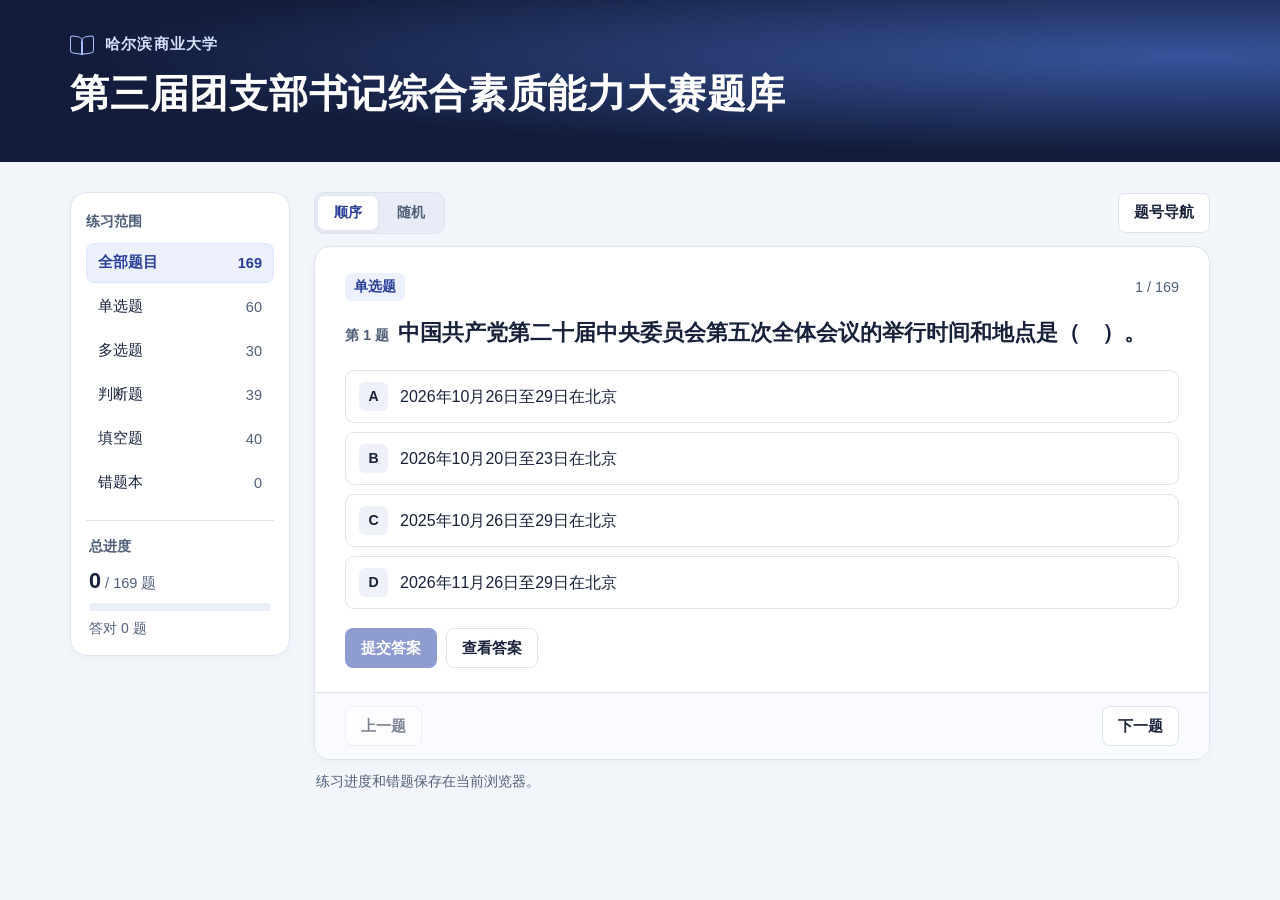
==== hsd-tzbsj-quiz/index.html @ d7fe0340 "Publish HSD Youth League competition practice quiz" ====
<!doctype html>
<html lang="zh-CN">
<head>
  <meta charset="utf-8">
  <meta name="viewport" content="width=device-width, initial-scale=1">
  <meta name="theme-color" content="#131d3b">
  <meta name="description" content="哈尔滨商业大学第三届团支部书记综合素质能力大赛在线练习题库，收录单选、多选、判断、填空共169题。">
  <title>哈商大第三届团支部书记综合素质能力大赛题库</title>
  <style>
:root {
  color-scheme: light;
  font-family: Inter, -apple-system, BlinkMacSystemFont, "PingFang SC", "Microsoft YaHei", "Noto Sans CJK SC", sans-serif;
  color: #17223a;
  background: #f2f5fa;
  --ink: #17223a;
  --muted: #506078;
  --line: #dce3ee;
  --accent: #344dad;
  --accent-pale: #edf1ff;
  --green: #17634c;
  --green-pale: #e8f6ef;
  --red: #9a302e;
  --red-pale: #fff0ef;
}
* { box-sizing: border-box; }
[hidden] { display: none !important; }
body { margin: 0; min-width: 280px; }
button, input { font: inherit; }
button { color: inherit; cursor: pointer; }
button:disabled { cursor: default; opacity: .55; }
button:focus-visible, a:focus-visible, input:focus-visible { outline: 3px solid #7195f4; outline-offset: 3px; }
a { color: var(--accent); text-underline-offset: .2em; }
.frame { width: min(1140px, calc(100% - 64px)); margin-inline: auto; }
.masthead { background: #131d3b; color: white; position: relative; overflow: hidden; }
.masthead::after {
  content: ""; position: absolute; inset: 0; pointer-events: none;
  background: radial-gradient(ellipse at 93% 35%, #37549b 0%, transparent 65%);
}
.masthead-inner { position: relative; z-index: 1; padding-block: 35px 41px; }
.identity { display: flex; align-items: center; gap: 11px; color: #d7e3ff; font-size: .94rem; font-weight: 650; letter-spacing: .08em; }
.book { position: relative; width: 24px; height: 19px; flex: 0 0 24px; }
.book::before, .book::after { content: ""; position: absolute; top: 1px; width: 11px; height: 16px; border: 1.5px solid #a8bfff; }
.book::before { left: 0; border-radius: 3px 5px 0 3px; transform: skewY(8deg); }
.book::after { right: 0; border-radius: 5px 3px 3px 0; transform: skewY(-8deg); }
h1 { margin: 14px 0 0; font-size: clamp(1.55rem, 3.5vw, 2.45rem); letter-spacing: .02em; line-height: 1.34; }
.mobile-break { display: none; }
.workspace { display: grid; grid-template-columns: 220px minmax(0, 1fr); gap: 24px; padding-block: 30px 42px; align-items: start; }
.card { background: #fff; border: 1px solid var(--line); border-radius: 16px; box-shadow: 0 3px 12px #24375608; }
.sidebar { padding: 19px 15px 17px; }
.sidebar h2 { margin: 0 0 12px; font-size: .9rem; color: var(--muted); font-weight: 650; }
.filters { display: grid; gap: 4px; }
.filter { display: flex; justify-content: space-between; align-items: center; gap: 8px; text-align: left; background: transparent; border: 1px solid transparent; border-radius: 8px; padding: 9px 11px; min-height: 40px; font-size: .91rem; }
.filter-count { font-variant-numeric: tabular-nums; color: var(--muted); }
.filter:hover { background: #f3f5fa; }
.filter[aria-pressed="true"] { background: var(--accent-pale); color: #293f99; border-color: #dbe3ff; font-weight: 700; }
.filter[aria-pressed="true"] .filter-count { color: inherit; }
.progress-section { margin-top: 17px; border-top: 1px solid var(--line); padding: 16px 3px 0; }
.progress-numbers { font-size: .91rem; color: var(--muted); font-variant-numeric: tabular-nums; }
.progress-numbers strong { color: var(--ink); font-size: 1.35rem; }
progress { display: block; width: 100%; height: 8px; margin-block: 9px; appearance: none; border: 0; border-radius: 20px; background: #e9edf6; overflow: hidden; }
progress::-webkit-progress-bar { background: #e9edf6; }
progress::-webkit-progress-value { background: #4960c8; }
progress::-moz-progress-bar { background: #4960c8; }
.muted, .footnote { color: var(--muted); font-size: .875rem; }
.toolbar { display: flex; justify-content: space-between; align-items: center; gap: 10px; margin-bottom: 12px; }
.segmented { display: flex; gap: 3px; padding: 3px; border: 1px solid #dce3ee; background: #e7ecf6; border-radius: 10px; }
.segmented button { border: 0; background: transparent; color: var(--muted); font-size: .9rem; font-weight: 650; padding: 7px 16px; border-radius: 7px; min-height: 34px; }
.segmented button[aria-pressed="true"] { background: #fff; color: #293f99; box-shadow: 0 1px 4px #24375614; }
.question-card { overflow: hidden; }
.question-body { padding: 26px 30px 24px; }
.question-meta { display: flex; justify-content: space-between; align-items: center; gap: 10px; margin-bottom: 14px; }
.kind { display: inline-block; background: var(--accent-pale); color: #293f99; border-radius: 6px; padding: 5px 9px; font-size: .875rem; font-weight: 700; }
.position { font-size: .9rem; font-variant-numeric: tabular-nums; color: var(--muted); }
.prompt { margin: 0 0 20px; font-size: clamp(1.1rem, 2.1vw, 1.35rem); line-height: 1.65; overflow-wrap: anywhere; }
.prompt:focus { outline: none; }
.prompt small { font-size: .9rem; color: var(--muted); margin-right: .6em; font-weight: 650; white-space: nowrap; }
.hint { margin: -8px 0 14px; color: var(--muted); font-size: .9rem; }
.option-list { display: grid; gap: 9px; }
.option {
  display: flex; align-items: center; gap: 12px; width: 100%; padding: 10px 13px; min-height: 53px; text-align: left; line-height: 1.5;
  border: 1px solid var(--line); border-radius: 9px; background: #fff;
}
.option:disabled { opacity: 1; }
.option:hover:not(:disabled), .button.outline:hover:not(:disabled) { background: #f3f6ff; border-color: #a9b8e9; }
.option[aria-pressed="true"] { border-color: #6d80d0; background: var(--accent-pale); }
.option-letter { display: grid; place-items: center; flex: 0 0 29px; min-height: 29px; border-radius: 6px; background: #eef1f8; font-size: .88rem; font-weight: 750; }
.option.correct { border-color: #79bca4; background: var(--green-pale); }
.option.wrong { border-color: #d99491; background: var(--red-pale); }
.option.correct .option-letter { color: var(--green); background: #d4efe1; }
.option.wrong .option-letter { color: var(--red); background: #fcdbd9; }
.fill-fields { display: grid; grid-template-columns: repeat(auto-fit, minmax(min(175px, 100%), 1fr)); gap: 12px; }
.fill-fields label { display: grid; gap: 7px; font-size: .9rem; color: var(--muted); }
.fill-fields input { width: 100%; min-height: 46px; padding: 10px 12px; border: 1px solid #bcc8dd; border-radius: 8px; color: var(--ink); background: white; }
.action-row, .navigation { display: flex; align-items: center; gap: 9px; flex-wrap: wrap; }
.action-row { margin-top: 19px; }
.button { min-height: 40px; border-radius: 8px; border: 1px solid transparent; padding: 8px 15px; font-size: .91rem; font-weight: 650; background: #fff; }
.button.outline { border-color: var(--line); }
.button.primary { background: var(--accent); color: #fff; }
.button.primary:hover:not(:disabled) { background: #293e93; }
.feedback { margin-top: 16px; padding: 13px 15px; background: #f3f6ff; border: 1px solid #d8e1f9; border-radius: 9px; font-size: .94rem; line-height: 1.65; overflow-wrap: anywhere; }
.feedback.correct { background: var(--green-pale); border-color: #b7decf; }
.feedback.wrong { background: var(--red-pale); border-color: #f0c5c1; }
.feedback p { margin: 6px 0 0; }
.feedback strong { display: block; }
.navigation { justify-content: space-between; padding: 13px 30px; border-top: 1px solid var(--line); background: #fafbfe; }
.footnote { margin: 11px 2px 0; line-height: 1.55; }
.empty { padding: 32px 30px; }
.empty h2 { margin: 0 0 10px; font-size: 1.18rem; }
.empty p { margin: 0 0 16px; color: var(--muted); }
.map { border-bottom: 1px solid var(--line); padding: 15px 30px 18px; background: #fafbfe; }
.map-key { display: flex; flex-wrap: wrap; gap: 13px; margin-bottom: 9px; color: var(--muted); font-size: .875rem; }
.map-key span::before { display: inline-block; vertical-align: .02em; content: ""; width: 9px; height: 9px; border-radius: 3px; border: 1px solid #b5c1d6; background: #fff; margin-right: 5px; }
.map-key .key-correct::before { background: var(--green-pale); border-color: #79bca4; }
.map-key .key-wrong::before { background: var(--red-pale); border-color: #d99491; }
.map-grid { display: grid; grid-template-columns: repeat(auto-fill, minmax(42px, 1fr)); gap: 5px; max-height: 210px; overflow-y: auto; padding: 3px; }
.map-grid button { border: 1px solid var(--line); border-radius: 5px; padding: 6px 0; min-height: 35px; font-size: .875rem; background: white; font-variant-numeric: tabular-nums; }
.map-grid button.correct { background: var(--green-pale); color: var(--green); border-color: #79bca4; }
.map-grid button.wrong { background: var(--red-pale); color: var(--red); border-color: #d99491; }
.map-grid button[aria-current="true"] { box-shadow: inset 0 0 0 2px var(--accent); font-weight: 750; }
@media (max-width: 760px) {
  .frame { width: calc(100% - 28px); }
  .masthead-inner { padding-block: 23px 24px; }
  .identity { font-size: .88rem; }
  h1 { margin-top: 10px; }
  .mobile-break { display: initial; }
  .workspace { grid-template-columns: minmax(0, 1fr); gap: 14px; padding-top: 15px; }
  .sidebar { padding: 10px; border-radius: 12px; }
  .sidebar h2 { margin-bottom: 5px; }
  .filters { grid-template-columns: repeat(3, minmax(0, 1fr)); }
  .filter { min-height: 36px; padding: 5px 7px; gap: 3px; font-size: .875rem; }
  .progress-section { display: grid; grid-template-columns: auto auto 1fr auto; align-items: center; gap: 8px; margin-top: 7px; padding: 7px 2px 0; }
  .progress-section h2 { margin: 0; }
  .progress-numbers strong { font-size: 1rem; }
  progress { margin: 0; }
  .card { border-radius: 12px; }
  .question-body, .empty { padding: 17px 15px; }
  .navigation, .map { padding-inline: 15px; }
  .question-meta { margin-bottom: 10px; }
}
</style>
  
  
</head>
<body>
  <header class="masthead">
    <div class="frame masthead-inner">
      <div class="identity">
        <span class="book" aria-hidden="true"></span>
        <span>哈尔滨商业大学</span>
      </div>
      <h1>第三届团支部书记<br class="mobile-break">综合素质能力大赛题库</h1>
    </div>
  </header>
  <main class="frame workspace">
    <aside class="card sidebar" aria-label="练习设置和进度">
      <div class="side-section">
        <h2>练习范围</h2>
        <div class="filters" id="filters" aria-label="选择题型"></div>
      </div>
      <div class="side-section progress-section">
        <h2>总进度</h2>
        <div class="progress-numbers"><strong id="answered-total">0</strong><span id="total-label"> / 169 题</span></div>
        <progress id="progress" max="169" value="0" aria-label="全部题目的完成进度"></progress>
        <div id="score" class="muted">答对 0 题</div>
      </div>
    </aside>
    <section class="exercise" aria-label="答题区">
      <div class="toolbar">
        <div class="segmented" id="sequence" aria-label="出题顺序">
          <button type="button" data-order="ordered" aria-pressed="true">顺序</button>
          <button type="button" data-order="random" aria-pressed="false">随机</button>
        </div>
        <button class="button outline" id="toggle-map" type="button" aria-controls="map" aria-expanded="false">题号导航</button>
      </div>
      <div class="card question-card" id="exercise-card">
        <section id="map" class="map" hidden aria-label="题号导航">
          <div class="map-key"><span>未做</span><span class="key-correct">答对</span><span class="key-wrong">错题</span></div>
          <div id="map-grid" class="map-grid"></div>
        </section>
        <div id="question"></div>
      </div>
      <p class="footnote" id="storage-note">练习进度和错题保存在当前浏览器。</p>
    </section>
  </main>
<script>
const questions = [
  {
    "id": 1,
    "type": "single",
    "prompt": "中国共产党第二十届中央委员会第五次全体会议的举行时间和地点是（　）。",
    "options": [
      [
        "A",
        "2026年10月26日至29日在北京"
      ],
      [
        "B",
        "2026年10月20日至23日在北京"
      ],
      [
        "C",
        "2025年10月26日至29日在北京"
      ],
      [
        "D",
        "2026年11月26日至29日在北京"
      ]
    ],
    "answer": "A",
    "basis": "《中国共产党第二十届中央委员会第五次全体会议公报》：全会于2026年10月26日至29日在北京举行。"
  },
  {
    "id": 2,
    "type": "single",
    "prompt": "中国共产党第二十届中央委员会第五次全体会议审议通过了（　）。",
    "options": [
      [
        "A",
        "《中共中央关于制定国民经济和社会发展第十五个五年规划的建议》"
      ],
      [
        "B",
        "《中共中央关于持之以恒推进全面从严治党若干重大问题的决定》"
      ],
      [
        "C",
        "《中共中央关于进一步全面深化改革、推进中国式现代化的决定》"
      ],
      [
        "D",
        "《中共中央关于党的百年奋斗重大成就和历史经验的决议》"
      ]
    ],
    "answer": "B",
    "basis": "《中国共产党第二十届中央委员会第五次全体会议公报》。制定“十五五”规划的建议由二十届四中全会通过。"
  },
  {
    "id": 3,
    "type": "single",
    "prompt": "中国共产党第二十届中央委员会第五次全体会议的聚焦主题是（　）。",
    "options": [
      [
        "A",
        "生态文明建设"
      ],
      [
        "B",
        "推动经济高质量发展"
      ],
      [
        "C",
        "持之以恒推进全面从严治党"
      ],
      [
        "D",
        "全面依法治国"
      ]
    ],
    "answer": "C",
    "basis": "《中国共产党第二十届中央委员会第五次全体会议公报》。全会审议通过的决定以全面从严治党为主题。"
  },
  {
    "id": 4,
    "type": "single",
    "prompt": "中国共产党第二十届中央委员会第五次全体会议指出，新时代管党治党、兴党强党伟大实践中形成的重大理论成果是（　）。",
    "options": [
      [
        "A",
        "习近平经济思想"
      ],
      [
        "B",
        "习近平文化思想"
      ],
      [
        "C",
        "习近平生态文明思想"
      ],
      [
        "D",
        "习近平党建思想"
      ]
    ],
    "answer": "D",
    "basis": "《中国共产党第二十届中央委员会第五次全体会议公报》：“形成习近平党建思想。”"
  },
  {
    "id": 5,
    "type": "single",
    "prompt": "中国共产党第二十届中央委员会第五次全体会议指出，增强党性是全面从严治党的（　）。",
    "options": [
      [
        "A",
        "根本性任务"
      ],
      [
        "B",
        "基本要求"
      ],
      [
        "C",
        "长期目标"
      ],
      [
        "D",
        "重要保障"
      ]
    ],
    "answer": "A",
    "basis": "《中国共产党第二十届中央委员会第五次全体会议公报》：“增强党性是全面从严治党的根本性任务。”"
  },
  {
    "id": 6,
    "type": "single",
    "prompt": "中国共产党第二十届中央委员会第五次全体会议指出，（　）是党的根本组织原则和领导制度。",
    "options": [
      [
        "A",
        "民主生活会制度"
      ],
      [
        "B",
        "民主集中制"
      ],
      [
        "C",
        "集体领导制"
      ],
      [
        "D",
        "请示报告制度"
      ]
    ],
    "answer": "B",
    "basis": "《中国共产党第二十届中央委员会第五次全体会议公报》。"
  },
  {
    "id": 7,
    "type": "single",
    "prompt": "中国共产党第二十届中央委员会第五次全体会议指出，全面从严治党关键在（　）。",
    "options": [
      [
        "A",
        "制度治党"
      ],
      [
        "B",
        "以上率下"
      ],
      [
        "C",
        "从严治吏"
      ],
      [
        "D",
        "正风肃纪"
      ]
    ],
    "answer": "C",
    "basis": "《中国共产党第二十届中央委员会第五次全体会议公报》。"
  },
  {
    "id": 8,
    "type": "single",
    "prompt": "中国共产党第二十届中央委员会第五次全体会议指出，全面从严治党的主体是（　）。",
    "options": [
      [
        "A",
        "领导干部"
      ],
      [
        "B",
        "全体党员"
      ],
      [
        "C",
        "纪检监察机关"
      ],
      [
        "D",
        "党的各级组织"
      ]
    ],
    "answer": "D",
    "basis": "《中国共产党第二十届中央委员会第五次全体会议公报》。"
  },
  {
    "id": 9,
    "type": "single",
    "prompt": "中国共产党第二十届中央委员会第五次全体会议指出，加强党内法规制度建设是全面从严治党的（　）。",
    "options": [
      [
        "A",
        "长远之策、根本之策"
      ],
      [
        "B",
        "基础工程"
      ],
      [
        "C",
        "关键举措"
      ],
      [
        "D",
        "重要保障"
      ]
    ],
    "answer": "A",
    "basis": "《中国共产党第二十届中央委员会第五次全体会议公报》。"
  },
  {
    "id": 10,
    "type": "single",
    "prompt": "中国共产党第二十届中央委员会第五次全体会议指出，一体推进不敢腐、不能腐、不想腐是（　）。",
    "options": [
      [
        "A",
        "全面从严治党的根本任务"
      ],
      [
        "B",
        "全面从严治党的重要方略和反腐败斗争的基本方针"
      ],
      [
        "C",
        "党内监督的基本方式"
      ],
      [
        "D",
        "作风建设的核心要求"
      ]
    ],
    "answer": "B",
    "basis": "《中国共产党第二十届中央委员会第五次全体会议公报》。"
  },
  {
    "id": 11,
    "type": "single",
    "prompt": "中国共产党第二十届中央委员会第五次全体会议决定，中国共产党第二十一次全国代表大会于（　）召开。",
    "options": [
      [
        "A",
        "2027年下半年在上海"
      ],
      [
        "B",
        "2027年上半年在北京"
      ],
      [
        "C",
        "2027年下半年在北京"
      ],
      [
        "D",
        "2028年上半年在北京"
      ]
    ],
    "answer": "C",
    "basis": "《中国共产党第二十届中央委员会第五次全体会议公报》。"
  },
  {
    "id": 12,
    "type": "single",
    "prompt": "中国共产党第二十届中央委员会第五次全体会议对当前发展形势的判断是（　）。",
    "options": [
      [
        "A",
        "“十三五”圆满收官，“十四五”开局良好"
      ],
      [
        "B",
        "“十四五”开局良好，“十五五”刚刚启动"
      ],
      [
        "C",
        "“十五五”圆满收官，“十六五”开局良好"
      ],
      [
        "D",
        "“十四五”圆满收官，“十五五”开局良好"
      ]
    ],
    "answer": "D",
    "basis": "《中国共产党第二十届中央委员会第五次全体会议公报》。"
  },
  {
    "id": 13,
    "type": "single",
    "prompt": "中国共产党第二十届中央委员会第五次全体会议指出，正风肃纪是全面从严治党的（　）。",
    "options": [
      [
        "A",
        "有力举措"
      ],
      [
        "B",
        "基础工程"
      ],
      [
        "C",
        "首要任务"
      ],
      [
        "D",
        "根本保证"
      ]
    ],
    "answer": "A",
    "basis": "《中国共产党第二十届中央委员会第五次全体会议公报》。"
  },
  {
    "id": 14,
    "type": "single",
    "prompt": "中国共产党第二十届中央委员会第五次全体会议听取和讨论了（　）。",
    "options": [
      [
        "A",
        "全国人大常委会工作报告"
      ],
      [
        "B",
        "习近平受中央政治局委托所作的工作报告"
      ],
      [
        "C",
        "中央纪律检查委员会工作报告"
      ],
      [
        "D",
        "国务院政府工作报告"
      ]
    ],
    "answer": "B",
    "basis": "《中国共产党第二十届中央委员会第五次全体会议公报》。"
  },
  {
    "id": 15,
    "type": "single",
    "prompt": "中国共产党第二十届中央委员会第五次全体会议强调，持之以恒推进全面从严治党要以（　）为根本。",
    "options": [
      [
        "A",
        "党的纪律处分条例"
      ],
      [
        "B",
        "党内监督条例"
      ],
      [
        "C",
        "党章"
      ],
      [
        "D",
        "宪法"
      ]
    ],
    "answer": "C",
    "basis": "《中国共产党第二十届中央委员会第五次全体会议公报》：“以党章为根本。”"
  },
  {
    "id": 16,
    "type": "single",
    "prompt": "2026年3月，新华社报道《关于加强党建带团建工作的意见》，印发该文件的机关是（　）。",
    "options": [
      [
        "A",
        "共青团中央"
      ],
      [
        "B",
        "中央组织部"
      ],
      [
        "C",
        "国务院办公厅"
      ],
      [
        "D",
        "中共中央办公厅"
      ]
    ],
    "answer": "D",
    "basis": "新华社2026年3月20日电：中共中央办公厅印发了《关于加强党建带团建工作的意见》。"
  },
  {
    "id": 17,
    "type": "single",
    "prompt": "《关于加强党建带团建工作的意见》提出，加强党建带团建工作要坚持（　）原则。",
    "options": [
      [
        "A",
        "党管青年工作"
      ],
      [
        "B",
        "党建先行"
      ],
      [
        "C",
        "团建自主"
      ],
      [
        "D",
        "青年优先发展"
      ]
    ],
    "answer": "A",
    "basis": "新华社2026年3月20日电：“坚持和加强党对共青团的领导，坚持党管青年工作原则。”"
  },
  {
    "id": 18,
    "type": "single",
    "prompt": "《关于加强党建带团建工作的意见》提出，要贯通（　）一体化育人链条。",
    "options": [
      [
        "A",
        "小学、中学、大学"
      ],
      [
        "B",
        "党、团、队"
      ],
      [
        "C",
        "团、队、班"
      ],
      [
        "D",
        "学校、家庭、社会"
      ]
    ],
    "answer": "B",
    "basis": "新华社2026年3月20日电：“贯通党、团、队一体化育人链条。”"
  },
  {
    "id": 19,
    "type": "single",
    "prompt": "《关于加强党建带团建工作的意见》明确，共青团受同级党委和上级团组织双重领导，以（　）为主。",
    "options": [
      [
        "A",
        "上级党委领导"
      ],
      [
        "B",
        "上级团组织领导"
      ],
      [
        "C",
        "同级党委领导"
      ],
      [
        "D",
        "同级团组织领导"
      ]
    ],
    "answer": "C",
    "basis": "新华社2026年3月20日电：“坚持共青团受同级党委和上级团组织双重领导、以同级党委领导为主的组织领导体制。”"
  },
  {
    "id": 20,
    "type": "single",
    "prompt": "《关于加强党建带团建工作的意见》要求，带动共青团进一步增强政治性、先进性、（　）。",
    "options": [
      [
        "A",
        "实践性"
      ],
      [
        "B",
        "时代性"
      ],
      [
        "C",
        "创造性"
      ],
      [
        "D",
        "群众性"
      ]
    ],
    "answer": "D",
    "basis": "新华社2026年3月20日电。"
  },
  {
    "id": 21,
    "type": "single",
    "prompt": "《关于加强党建带团建工作的意见》要求，提升共青团组织的引领力、组织力和（　）。",
    "options": [
      [
        "A",
        "服务力"
      ],
      [
        "B",
        "执行力"
      ],
      [
        "C",
        "凝聚力"
      ],
      [
        "D",
        "战斗力"
      ]
    ],
    "answer": "A",
    "basis": "新华社2026年3月20日电。"
  },
  {
    "id": 22,
    "type": "single",
    "prompt": "《关于加强党建带团建工作的意见》提出，健全符合群团组织特点的干部管理方式和（　）相结合的团干部队伍管理制度。",
    "options": [
      [
        "A",
        "固定、流动、临时"
      ],
      [
        "B",
        "专职、挂职、兼职"
      ],
      [
        "C",
        "专职、兼职、志愿"
      ],
      [
        "D",
        "选任、聘任、委任"
      ]
    ],
    "answer": "B",
    "basis": "新华社2026年3月20日电。"
  },
  {
    "id": 23,
    "type": "single",
    "prompt": "《关于加强党建带团建工作的意见》强调，要把团建纳入党建工作规划和（　）内容。",
    "options": [
      [
        "A",
        "阵地建设"
      ],
      [
        "B",
        "干部配备"
      ],
      [
        "C",
        "考核评价"
      ],
      [
        "D",
        "经费保障"
      ]
    ],
    "answer": "C",
    "basis": "新华社2026年3月20日电：“把团建纳入党建工作规划和考核评价内容。”"
  },
  {
    "id": 24,
    "type": "single",
    "prompt": "《关于加强党建带团建工作的意见》要求，共青团要履行好（　）责任。",
    "options": [
      [
        "A",
        "全团抓基层"
      ],
      [
        "B",
        "全团抓学习"
      ],
      [
        "C",
        "全团服务青年"
      ],
      [
        "D",
        "全团带队"
      ]
    ],
    "answer": "D",
    "basis": "新华社2026年3月20日电：“加强对少先队工作的领导，指导共青团履行好全团带队责任。”"
  },
  {
    "id": 25,
    "type": "single",
    "prompt": "2026年是中国共产党成立（　）周年。",
    "options": [
      [
        "A",
        "105"
      ],
      [
        "B",
        "110"
      ],
      [
        "C",
        "100"
      ],
      [
        "D",
        "104"
      ]
    ],
    "answer": "A",
    "basis": "中国共产党成立于1921年7月，2026－1921＝105。"
  },
  {
    "id": 26,
    "type": "single",
    "prompt": "2026年是红军长征胜利（　）周年。",
    "options": [
      [
        "A",
        "85"
      ],
      [
        "B",
        "90"
      ],
      [
        "C",
        "95"
      ],
      [
        "D",
        "100"
      ]
    ],
    "answer": "B",
    "basis": "1936年10月，红军三大主力胜利会师，标志着长征胜利结束；2026－1936＝90。"
  },
  {
    "id": 27,
    "type": "single",
    "prompt": "1935年1月召开的（　），事实上确立了毛泽东同志在党中央和红军中的领导地位。",
    "options": [
      [
        "A",
        "八七会议"
      ],
      [
        "B",
        "古田会议"
      ],
      [
        "C",
        "遵义会议"
      ],
      [
        "D",
        "瓦窑堡会议"
      ]
    ],
    "answer": "C",
    "basis": "遵义会议于1935年1月在贵州遵义召开，是党的历史上一个生死攸关的转折点。"
  },
  {
    "id": 28,
    "type": "single",
    "prompt": "2025年9月3日，我国举行了（　）。",
    "options": [
      [
        "A",
        "纪念红军长征胜利90周年大会"
      ],
      [
        "B",
        "庆祝中华人民共和国成立75周年大会"
      ],
      [
        "C",
        "庆祝中国共产党成立100周年大会"
      ],
      [
        "D",
        "纪念中国人民抗日战争暨世界反法西斯战争胜利80周年大会"
      ]
    ],
    "answer": "D",
    "basis": "2025年9月3日，纪念中国人民抗日战争暨世界反法西斯战争胜利80周年大会在北京举行。"
  },
  {
    "id": 29,
    "type": "single",
    "prompt": "2026年是五四运动（　）周年。",
    "options": [
      [
        "A",
        "107"
      ],
      [
        "B",
        "100"
      ],
      [
        "C",
        "105"
      ],
      [
        "D",
        "106"
      ]
    ],
    "answer": "A",
    "basis": "五四运动爆发于1919年5月4日，2026－1919＝107。"
  },
  {
    "id": 30,
    "type": "single",
    "prompt": "中国共产主义青年团成立于1922年，2026年是其成立（　）周年。",
    "options": [
      [
        "A",
        "102"
      ],
      [
        "B",
        "104"
      ],
      [
        "C",
        "110"
      ],
      [
        "D",
        "100"
      ]
    ],
    "answer": "B",
    "basis": "1922年5月，中国社会主义青年团第一次全国代表大会在广州召开；2026－1922＝104。"
  },
  {
    "id": 31,
    "type": "single",
    "prompt": "2026年是“十五五”规划的（　）。",
    "options": [
      [
        "A",
        "中期评估之年"
      ],
      [
        "B",
        "总结验收之年"
      ],
      [
        "C",
        "开局之年"
      ],
      [
        "D",
        "收官之年"
      ]
    ],
    "answer": "C",
    "basis": "“十五五”规划期为2026年至2030年，2026年为其第一年。"
  },
  {
    "id": 32,
    "type": "single",
    "prompt": "表决通过关于“十五五”规划纲要决议的会议是（　）。",
    "options": [
      [
        "A",
        "党的二十届五中全会"
      ],
      [
        "B",
        "党的二十届四中全会"
      ],
      [
        "C",
        "十四届全国政协四次会议"
      ],
      [
        "D",
        "十四届全国人大四次会议"
      ]
    ],
    "answer": "D",
    "basis": "新华社2026年3月12日电：十四届全国人大四次会议表决通过关于国民经济和社会发展第十五个五年规划纲要的决议。"
  },
  {
    "id": 33,
    "type": "single",
    "prompt": "2026年《政府工作报告》提出的经济增长预期目标是（　）。",
    "options": [
      [
        "A",
        "4.5%—5%"
      ],
      [
        "B",
        "5%以上"
      ],
      [
        "C",
        "5%左右"
      ],
      [
        "D",
        "4%左右"
      ]
    ],
    "answer": "A",
    "basis": "2026年3月5日《政府工作报告》：“经济增长4.5%—5%，在实际工作中努力争取更好结果。”"
  },
  {
    "id": 34,
    "type": "single",
    "prompt": "党的二十届四中全会提出，到2035年，我国人均国内生产总值达到（　）水平。",
    "options": [
      [
        "A",
        "发达国家"
      ],
      [
        "B",
        "中等发达国家"
      ],
      [
        "C",
        "世界平均水平"
      ],
      [
        "D",
        "初等发达国家"
      ]
    ],
    "answer": "B",
    "basis": "《中共中央关于制定国民经济和社会发展第十五个五年规划的建议》第（6）条。"
  },
  {
    "id": 35,
    "type": "single",
    "prompt": "中国共产主义青年团是中国共产党领导的先进青年的（　），是广大青年在实践中学习中国特色社会主义和共产主义的学校，是中国共产党的助手和后备军。",
    "options": [
      [
        "A",
        "社会组织"
      ],
      [
        "B",
        "联合团体"
      ],
      [
        "C",
        "群团组织"
      ],
      [
        "D",
        "政治组织"
      ]
    ],
    "answer": "C",
    "basis": "《中国共产主义青年团章程》总则。"
  },
  {
    "id": 36,
    "type": "single",
    "prompt": "团章规定，对团员的纪律处分共有（　）种。",
    "options": [
      [
        "A",
        "六"
      ],
      [
        "B",
        "三"
      ],
      [
        "C",
        "四"
      ],
      [
        "D",
        "五"
      ]
    ],
    "answer": "D",
    "basis": "《中国共产主义青年团章程》第六章“团的纪律”：警告、严重警告、撤销团内职务、留团察看、开除团籍。"
  },
  {
    "id": 37,
    "type": "single",
    "prompt": "学生团员（包括无工资收入的研究生团员）每月交纳团费的数额为（　）。",
    "options": [
      [
        "A",
        "1角"
      ],
      [
        "B",
        "2角"
      ],
      [
        "C",
        "5角"
      ],
      [
        "D",
        "1元"
      ]
    ],
    "answer": "B",
    "basis": "共青团中央《关于团费收缴、使用和管理的规定》。"
  },
  {
    "id": 38,
    "type": "single",
    "prompt": "“三会两制一课”中的“一课”是指（　）。",
    "options": [
      [
        "A",
        "党课"
      ],
      [
        "B",
        "团课"
      ],
      [
        "C",
        "主题团日"
      ],
      [
        "D",
        "形势政策课"
      ]
    ],
    "answer": "B",
    "basis": "《中国共产主义青年团基层组织“三会两制一课”制度实施细则》。"
  },
  {
    "id": 39,
    "type": "single",
    "prompt": "“智慧团建”是（　）建设的全国统一的团务管理信息系统。",
    "options": [
      [
        "A",
        "各省团委自行"
      ],
      [
        "B",
        "学校自行"
      ],
      [
        "C",
        "共青团中央"
      ],
      [
        "D",
        "教育部"
      ]
    ],
    "answer": "C",
    "basis": "“智慧团建”系统由共青团中央统一建设，用于团员信息管理、组织关系转接、团费管理、团内统计等业务。"
  },
  {
    "id": 40,
    "type": "single",
    "prompt": "“推优”是指（　）。",
    "options": [
      [
        "A",
        "推荐优秀团员担任团干部"
      ],
      [
        "B",
        "推荐优秀团员参评奖学金"
      ],
      [
        "C",
        "推荐优秀团支部参加评选"
      ],
      [
        "D",
        "推荐优秀共青团员作党的发展对象"
      ]
    ],
    "answer": "D",
    "basis": "《共青团推优入党工作实施办法》。"
  },
  {
    "id": 41,
    "type": "single",
    "prompt": "《中国共产主义青年团基层组织选举规则》规定，团的支部委员会、总支委员会由团员大会选举产生，每届任期（　）年。",
    "options": [
      [
        "A",
        "3-5年"
      ],
      [
        "B",
        "1年"
      ],
      [
        "C",
        "2年"
      ],
      [
        "D",
        "3年"
      ]
    ],
    "answer": "A"
  },
  {
    "id": 42,
    "type": "single",
    "prompt": "《中国共产主义青年团基层组织选举规则》规定，党团组织提名为团的委员会成员候选人或团的代表大会代表候选人的（　）在团内有被选举权。",
    "options": [
      [
        "A",
        "中国共产党党员"
      ],
      [
        "B",
        "民主党派人士"
      ],
      [
        "C",
        "无党派人士"
      ],
      [
        "D",
        "满18周岁的中国公民"
      ]
    ],
    "answer": "A"
  },
  {
    "id": 43,
    "type": "single",
    "prompt": "《中国共产主义青年团基层组织选举规则》规定，团的支部委员会一般由（　）组成,设书记一人,必要时可设副书记一人。",
    "options": [
      [
        "A",
        "3—5人"
      ],
      [
        "B",
        "3人"
      ],
      [
        "C",
        "5人"
      ],
      [
        "D",
        "5人以上"
      ]
    ],
    "answer": "A"
  },
  {
    "id": 44,
    "type": "single",
    "prompt": "《中国共产主义青年团基层组织选举规则》规定，团员大会、团的代表大会和团的基层委员会有选举权的到会人数超过应到会人数的（　）方可进行选举。",
    "options": [
      [
        "A",
        "三分之二"
      ],
      [
        "B",
        "百分之五十"
      ],
      [
        "C",
        "百分之六十"
      ],
      [
        "D",
        "百分之七十"
      ]
    ],
    "answer": "A"
  },
  {
    "id": 45,
    "type": "single",
    "prompt": "《中国共产主义青年团基层组织选举规则》规定，团的支部委员会、总支部委员会、基层委员会书记、副书记一般采用（　）办法选举产生。经同级党组织和上级团组织批准,也可以采用等额选举办法。",
    "options": [
      [
        "A",
        "差额选举"
      ],
      [
        "B",
        "等额选举"
      ],
      [
        "C",
        "不记名投票"
      ],
      [
        "D",
        "记名投票"
      ]
    ],
    "answer": "A"
  },
  {
    "id": 46,
    "type": "single",
    "prompt": "“三会两制一课”是指支部大会、支部委员会、团小组会、团员教育评议制度、团员年度团籍注册制度和团课, 是团的（　）的基本制度。",
    "options": [
      [
        "A",
        "组织生活"
      ],
      [
        "B",
        "组织要求"
      ],
      [
        "C",
        "任务规定"
      ],
      [
        "D",
        "政治生活"
      ]
    ],
    "answer": "A",
    "basis": "《中国共产主义青年团基层组织“三会两制一课”实施细则（试行）》第二条。",
    "link": "https://imr.cas.cn/dj/tw/zdwj_tw/xz_tw/202210/P020251226756208577773.pdf",
    "repaired": true
  },
  {
    "id": 47,
    "type": "single",
    "prompt": "支部大会又称支部团员大会, 是团支部的最高领导机构, 在团支部中享有最高决策权、 选举权和监督权。 支部大会一般每季度召开（　）, 根据工作需要可随时召开。",
    "options": [
      [
        "A",
        "四次"
      ],
      [
        "B",
        "两次"
      ],
      [
        "C",
        "三次"
      ],
      [
        "D",
        "一次"
      ]
    ],
    "answer": "D"
  },
  {
    "id": 48,
    "type": "single",
    "prompt": "支部大会应由支部书记主持, 一般情况下, 参加会议团员应超过支部团员总数的（　）。",
    "options": [
      [
        "A",
        "三分之二"
      ],
      [
        "B",
        "四分之三"
      ],
      [
        "C",
        "二分之一"
      ],
      [
        "D",
        "五分之四"
      ]
    ],
    "answer": "C"
  },
  {
    "id": 49,
    "type": "single",
    "prompt": "支部大会进行表决时, 本支部到会的有表决权的团员超过应到会团员总数的（　）, 方可进行表决。",
    "options": [
      [
        "A",
        "五分之四"
      ],
      [
        "B",
        "四分之三"
      ],
      [
        "C",
        "三分之二"
      ],
      [
        "D",
        "二分之一"
      ]
    ],
    "answer": "C"
  },
  {
    "id": 50,
    "type": "single",
    "prompt": "下列不是团员教育评议的目的的是（　）。",
    "options": [
      [
        "A",
        "激励团员"
      ],
      [
        "B",
        "严肃纪律"
      ],
      [
        "C",
        "整顿队伍"
      ],
      [
        "D",
        "纯洁组织"
      ]
    ],
    "answer": "B"
  },
  {
    "id": 51,
    "type": "single",
    "prompt": "团员评议中优秀等次团员数量应控制在参加评议团员人数的（　）",
    "options": [
      [
        "A",
        "30%"
      ],
      [
        "B",
        "25%"
      ],
      [
        "C",
        "20%"
      ],
      [
        "D",
        "15%"
      ]
    ],
    "answer": "A"
  },
  {
    "id": 52,
    "type": "single",
    "prompt": "（　）是推荐优秀共青团员作党的发展对象的具体条件。",
    "options": [
      [
        "A",
        "政治思想上先进、道德品行上先进、发挥作用上先进、执行纪律上先进"
      ],
      [
        "B",
        "政治思想上先进、道德品行上先进、发挥作用上先进、现实表现上先进"
      ],
      [
        "C",
        "政治思想上先进、道德品行上先进、表率作用上先进、执行纪律上先进"
      ],
      [
        "D",
        "政治思想上先进、道德品质上先进、发挥作用上先进、执行纪律上先进"
      ]
    ],
    "answer": "A"
  },
  {
    "id": 53,
    "type": "single",
    "prompt": "加大对 “青年马克思主义者培养工程”学员的培养力度, 积极推荐优秀“青年马克思主义者培养工程”学员作党的发展对象。学员为入党积极分子的, 培养期间参加的理论学习、（　）等课程应当记入入党积极分子的考察材料中。",
    "options": [
      [
        "A",
        "思想汇报"
      ],
      [
        "B",
        "社会实践"
      ],
      [
        "C",
        "政治鉴定"
      ],
      [
        "D",
        "培养成绩"
      ]
    ],
    "answer": "B"
  },
  {
    "id": 54,
    "type": "single",
    "prompt": "团员教育管理工作应坚持把（　）摆在首位。",
    "options": [
      [
        "A",
        "政治建设"
      ],
      [
        "B",
        "经济建设"
      ],
      [
        "C",
        "文化建设"
      ],
      [
        "D",
        "生态建设"
      ]
    ],
    "answer": "A",
    "basis": "《中国共产主义青年团团员教育管理工作条例（试行）》第四条。",
    "link": "https://www.gqt.org.cn/xxgk/tngz_gfxwj/other_tngz/202210/t20221013_790073.htm",
    "repaired": true
  },
  {
    "id": 55,
    "type": "single",
    "prompt": "加强团员政治教育和政治训练，教育团员始终坚决拥护党的领导，严守政治纪律和政治规矩，坚持（　），在思想上政治上行动上同以习近平同志为核心的党中央保持高度一致。",
    "options": [
      [
        "A",
        "少数服从多数"
      ],
      [
        "B",
        "下级组织服从上级组织"
      ],
      [
        "C",
        "集体领导和个人分工负责相结合"
      ],
      [
        "D",
        "民主集中制"
      ]
    ],
    "answer": "D"
  },
  {
    "id": 56,
    "type": "single",
    "prompt": "（　）是中国特色社会主义最本质特征和最大制度优势。",
    "options": [
      [
        "A",
        "党的领导"
      ],
      [
        "B",
        "党的政治建设"
      ],
      [
        "C",
        "人民当家做主"
      ],
      [
        "D",
        "人民代表大会制度"
      ]
    ],
    "answer": "A"
  },
  {
    "id": 57,
    "type": "single",
    "prompt": "团支部（　）至少召开1次组织生活会，组织生活会一般以团支部团员大会、团支部委员会会议或者团小组会形式召开。",
    "options": [
      [
        "A",
        "每周"
      ],
      [
        "B",
        "每月"
      ],
      [
        "C",
        "每季度"
      ],
      [
        "D",
        "每年"
      ]
    ],
    "answer": "D"
  },
  {
    "id": 58,
    "type": "single",
    "prompt": "团员应当在团组织及其授权的志愿者组织注册成为志愿者。团员每年应当参加志愿服务时长不少于（　）小时，未达标者一般不得参与团内评奖评优。",
    "options": [
      [
        "A",
        "10"
      ],
      [
        "B",
        "15"
      ],
      [
        "C",
        "20"
      ],
      [
        "D",
        "25"
      ]
    ],
    "answer": "C"
  },
  {
    "id": 59,
    "type": "single",
    "prompt": "团员不足（　）人的单位，应当按照地域相邻、行业相近、规模适当、便于管理的原则，成立联合团支部。",
    "options": [
      [
        "A",
        "3"
      ],
      [
        "B",
        "5"
      ],
      [
        "C",
        "7"
      ],
      [
        "D",
        "9"
      ]
    ],
    "answer": "A"
  },
  {
    "id": 60,
    "type": "single",
    "prompt": "团支部团员大会是团支部的议事决策机构，一般（　）召开1次，根据工作需要可以随时召开。",
    "options": [
      [
        "A",
        "每周"
      ],
      [
        "B",
        "每月"
      ],
      [
        "C",
        "每季度"
      ],
      [
        "D",
        "每年"
      ]
    ],
    "answer": "C"
  },
  {
    "id": 61,
    "type": "multiple",
    "prompt": "中国共产党第二十届中央委员会第五次全体会议强调，持之以恒推进全面从严治党要遵循的原则包括（　）。",
    "options": [
      [
        "A",
        "坚持服务使命任务"
      ],
      [
        "B",
        "坚持以党的政治建设为统领"
      ],
      [
        "C",
        "坚持全面从严"
      ],
      [
        "D",
        "坚持守正创新"
      ]
    ],
    "answer": "ABCD",
    "basis": "《中国共产党第二十届中央委员会第五次全体会议公报》。七条原则还包括坚持问题导向、坚持以上率下、坚持依规治党。"
  },
  {
    "id": 62,
    "type": "multiple",
    "prompt": "中国共产党第二十届中央委员会第五次全体会议提出，增强党性要在（　）等方面下功夫。",
    "options": [
      [
        "A",
        "坚定理想信念"
      ],
      [
        "B",
        "铸牢对党忠诚"
      ],
      [
        "C",
        "厚植为民情怀"
      ],
      [
        "D",
        "保持清正廉洁"
      ]
    ],
    "answer": "ABCD",
    "basis": "《中国共产党第二十届中央委员会第五次全体会议公报》。公报还提出坚持实事求是、纯正道德品质。"
  },
  {
    "id": 63,
    "type": "multiple",
    "prompt": "中国共产党第二十届中央委员会第五次全体会议提出，要建设一支（　）的高素质干部队伍。",
    "options": [
      [
        "A",
        "政治过硬"
      ],
      [
        "B",
        "本领高强"
      ],
      [
        "C",
        "作风优良"
      ],
      [
        "D",
        "纪律严明"
      ]
    ],
    "answer": "ABCD",
    "basis": "《中国共产党第二十届中央委员会第五次全体会议公报》。"
  },
  {
    "id": 64,
    "type": "multiple",
    "prompt": "中国共产党第二十届中央委员会第五次全体会议提出，体系化推进各层级各领域党组织建设要（　）。",
    "options": [
      [
        "A",
        "强化党组织政治功能和组织功能"
      ],
      [
        "B",
        "发挥中央和国家机关党组织表率作用"
      ],
      [
        "C",
        "统筹推进各领域基层党组织建设"
      ],
      [
        "D",
        "突出抓好新兴领域党的建设"
      ]
    ],
    "answer": "ABCD",
    "basis": "《中国共产党第二十届中央委员会第五次全体会议公报》。"
  },
  {
    "id": 65,
    "type": "multiple",
    "prompt": "中国共产党第二十届中央委员会第五次全体会议提出，正风肃纪要（　）。",
    "options": [
      [
        "A",
        "坚持党性党风党纪一起抓"
      ],
      [
        "B",
        "正风肃纪反腐相贯通"
      ],
      [
        "C",
        "锲而不舍落实中央八项规定精神"
      ],
      [
        "D",
        "走好新时代党的群众路线"
      ]
    ],
    "answer": "ABCD",
    "basis": "《中国共产党第二十届中央委员会第五次全体会议公报》。"
  },
  {
    "id": 66,
    "type": "multiple",
    "prompt": "中国共产党第二十届中央委员会第五次全体会议提出，将反腐败斗争进行到底要（　）。",
    "options": [
      [
        "A",
        "坚持从严惩、精准治、有效防、一体抓"
      ],
      [
        "B",
        "坚定走好中国特色反腐败之路"
      ],
      [
        "C",
        "取消对权力运行的制约和监督"
      ],
      [
        "D",
        "保持惩治腐败高压态势"
      ]
    ],
    "answer": "ABD",
    "basis": "《中国共产党第二十届中央委员会第五次全体会议公报》。C项与“加强对权力运行的制约和监督”相悖。"
  },
  {
    "id": 67,
    "type": "multiple",
    "prompt": "中国共产党第二十届中央委员会第五次全体会议提出，健全党和国家监督体系要（　）。",
    "options": [
      [
        "A",
        "做实党委（党组）全面监督"
      ],
      [
        "B",
        "完善纪检监察工作双重领导体制"
      ],
      [
        "C",
        "推动党内监督同各方面监督深度融合、高效联动"
      ],
      [
        "D",
        "弱化巡视监督作用"
      ]
    ],
    "answer": "ABC",
    "basis": "《中国共产党第二十届中央委员会第五次全体会议公报》：“发挥巡视综合监督利剑作用。”D项与之相悖。"
  },
  {
    "id": 68,
    "type": "multiple",
    "prompt": "中国共产党第二十届中央委员会第五次全体会议提出，持之以恒推进全面从严治党的部署包括（　）。",
    "options": [
      [
        "A",
        "增强共产党人的党性"
      ],
      [
        "B",
        "严格贯彻执行民主集中制"
      ],
      [
        "C",
        "减少党的组织生活"
      ],
      [
        "D",
        "锻造堪当民族复兴重任的高素质干部队伍"
      ]
    ],
    "answer": "ABD",
    "basis": "《中国共产党第二十届中央委员会第五次全体会议公报》。C项与“建设上下贯通、执行有力的严密组织体系”相悖。"
  },
  {
    "id": 69,
    "type": "multiple",
    "prompt": "《关于加强党建带团建工作的意见》提出的指导思想包括（　）。",
    "options": [
      [
        "A",
        "习近平新时代中国特色社会主义思想"
      ],
      [
        "B",
        "习近平总书记关于党的建设的重要思想"
      ],
      [
        "C",
        "习近平总书记关于青年工作的重要思想"
      ],
      [
        "D",
        "西方政党建设理论"
      ]
    ],
    "answer": "ABC",
    "basis": "新华社2026年3月20日电。D项与该意见的指导思想相悖。"
  },
  {
    "id": 70,
    "type": "multiple",
    "prompt": "《关于加强党建带团建工作的意见》要求各级党委（党组）加强对共青团和青年工作的集中统一领导，具体包括（　）。",
    "options": [
      [
        "A",
        "深刻领悟“两个确立”的决定性意义"
      ],
      [
        "B",
        "督促团的领导机关严格执行重大事项请示报告制度"
      ],
      [
        "C",
        "代替共青团决定日常工作"
      ],
      [
        "D",
        "加强团干部政治能力培养"
      ]
    ],
    "answer": "ABD",
    "basis": "新华社2026年3月20日电。C项与“共青团要自觉坚持党的领导，落实党建带团建工作部署”相悖。"
  },
  {
    "id": 71,
    "type": "multiple",
    "prompt": "《关于加强党建带团建工作的意见》关于团干部队伍建设的要求包括（　）。",
    "options": [
      [
        "A",
        "建设素质过硬的团干部队伍"
      ],
      [
        "B",
        "健全符合群团组织特点的干部管理方式"
      ],
      [
        "C",
        "实行专职、挂职、兼职相结合的管理制度"
      ],
      [
        "D",
        "团干部全部由党组织直接委任"
      ]
    ],
    "answer": "ABC",
    "basis": "新华社2026年3月20日电。D项与“专职、挂职、兼职相结合”相悖。"
  },
  {
    "id": 72,
    "type": "multiple",
    "prompt": "《关于加强党建带团建工作的意见》关于团员和团干部教育培训的要求包括（　）。",
    "options": [
      [
        "A",
        "健全团干部和团员教育培训工作体系"
      ],
      [
        "B",
        "支持共青团常态化开展团干部教育培训"
      ],
      [
        "C",
        "以自学完全代替集中培训"
      ],
      [
        "D",
        "切实加强团员教育培训"
      ]
    ],
    "answer": "ABD",
    "basis": "新华社2026年3月20日电。"
  },
  {
    "id": 73,
    "type": "multiple",
    "prompt": "《关于加强党建带团建工作的意见》要求，发挥青年党员和团组织作用，要（　）。",
    "options": [
      [
        "A",
        "充分发挥青年党员在团的工作和建设中的骨干作用"
      ],
      [
        "B",
        "注重从优秀团员中培养和发展党员"
      ],
      [
        "C",
        "支持共青团团结带领青年发挥生力军和突击队作用"
      ],
      [
        "D",
        "取消共青团的助手和后备军作用"
      ]
    ],
    "answer": "ABC",
    "basis": "新华社2026年3月20日电。D项错误：共青团是党的助手和后备军，这一性质由团章规定。"
  },
  {
    "id": 74,
    "type": "multiple",
    "prompt": "《关于加强党建带团建工作的意见》对团干部作风提出的要求包括（　）。",
    "options": [
      [
        "A",
        "不尚虚谈、多务实功"
      ],
      [
        "B",
        "多为青年计、少为自己谋"
      ],
      [
        "C",
        "以个人升迁为主要目标"
      ],
      [
        "D",
        "涵养积极健康向上的思想作风、工作作风、生活作风"
      ]
    ],
    "answer": "ABD",
    "basis": "新华社2026年3月20日电。C项与“加强团干部正确事业观、成长观教育”相悖。"
  },
  {
    "id": 75,
    "type": "multiple",
    "prompt": "《关于加强党建带团建工作的意见》关于全面从严管团治团的要求包括（　）。",
    "options": [
      [
        "A",
        "突出政治要求，净化政治生态"
      ],
      [
        "B",
        "严格团员教育管理"
      ],
      [
        "C",
        "严肃团的组织生活、严格纪律执行"
      ],
      [
        "D",
        "放松对团员的日常管理"
      ]
    ],
    "answer": "ABC",
    "basis": "新华社2026年3月20日电。D项与“全面从严管团治团”相悖。"
  },
  {
    "id": 76,
    "type": "multiple",
    "prompt": "《关于加强党建带团建工作的意见》提出，要大力培育（　）的新时代好青年。",
    "options": [
      [
        "A",
        "有理想"
      ],
      [
        "B",
        "敢担当"
      ],
      [
        "C",
        "肯享受"
      ],
      [
        "D",
        "能吃苦"
      ]
    ],
    "answer": "ABD",
    "basis": "新华社2026年3月20日电：“大力培育有理想、敢担当、能吃苦、肯奋斗的新时代好青年。”C项应为“肯奋斗”。"
  },
  {
    "id": 77,
    "type": "multiple",
    "prompt": "党的二十届四中全会提出的“十五五”时期经济社会发展主要目标包括（　）。",
    "options": [
      [
        "A",
        "高质量发展取得显著成效"
      ],
      [
        "B",
        "科技自立自强水平大幅提高"
      ],
      [
        "C",
        "社会文明程度明显提升"
      ],
      [
        "D",
        "全面建成社会主义现代化强国"
      ]
    ],
    "answer": "ABC",
    "basis": "《中共中央关于制定国民经济和社会发展第十五个五年规划的建议》第（6）条列出七项主要目标。D项是到本世纪中叶的奋斗目标。"
  },
  {
    "id": 78,
    "type": "multiple",
    "prompt": "党的二十届四中全会提出，“十五五”时期经济社会发展必须遵循的原则包括（　）。",
    "options": [
      [
        "A",
        "坚持党的全面领导"
      ],
      [
        "B",
        "坚持人民至上"
      ],
      [
        "C",
        "坚持有效市场和有为政府相结合"
      ],
      [
        "D",
        "坚持统筹发展和安全"
      ]
    ],
    "answer": "ABCD",
    "basis": "《中共中央关于制定国民经济和社会发展第十五个五年规划的建议》第（5）条。"
  },
  {
    "id": 79,
    "type": "multiple",
    "prompt": "党的二十届四中全会提出，加快建设（　），保持制造业合理比重。",
    "options": [
      [
        "A",
        "制造强国"
      ],
      [
        "B",
        "质量强国"
      ],
      [
        "C",
        "金融强国"
      ],
      [
        "D",
        "航天强国"
      ]
    ],
    "answer": "ABD",
    "basis": "《中共中央关于制定国民经济和社会发展第十五个五年规划的建议》第三部分。金融强国的提法见第六部分，不属于该句表述。"
  },
  {
    "id": 80,
    "type": "multiple",
    "prompt": "党的二十届四中全会提出，前瞻布局未来产业，推动（　）等成为新的经济增长点。",
    "options": [
      [
        "A",
        "量子科技"
      ],
      [
        "B",
        "生物制造"
      ],
      [
        "C",
        "氢能和核聚变能"
      ],
      [
        "D",
        "传统燃油汽车"
      ]
    ],
    "answer": "ABC",
    "basis": "《中共中央关于制定国民经济和社会发展第十五个五年规划的建议》第（8）条。"
  },
  {
    "id": 81,
    "type": "multiple",
    "prompt": "党的二十届四中全会提出，坚持扩大内需这个战略基点，坚持（　）紧密结合。",
    "options": [
      [
        "A",
        "惠民生和促消费"
      ],
      [
        "B",
        "投资于物和投资于人"
      ],
      [
        "C",
        "扩内需和稳外贸"
      ],
      [
        "D",
        "稳增长和防风险"
      ]
    ],
    "answer": "AB",
    "basis": "《中共中央关于制定国民经济和社会发展第十五个五年规划的建议》第五部分导语。"
  },
  {
    "id": 82,
    "type": "multiple",
    "prompt": "下列属于2025年我国重大会议的有（　）。",
    "options": [
      [
        "A",
        "党的二十届四中全会"
      ],
      [
        "B",
        "中央经济工作会议"
      ],
      [
        "C",
        "北京冬奥会"
      ],
      [
        "D",
        "党的二十届五中全会"
      ]
    ],
    "answer": "AB",
    "basis": "2025年10月20日至23日召开二十届四中全会；2025年12月10日至11日召开中央经济工作会议。北京冬奥会于2022年举办；二十届五中全会于2026年10月召开。"
  },
  {
    "id": 83,
    "type": "multiple",
    "prompt": "“三会两制一课”包括（　）。",
    "options": [
      [
        "A",
        "支部大会"
      ],
      [
        "B",
        "支部委员会"
      ],
      [
        "C",
        "团小组会"
      ],
      [
        "D",
        "团员年度团籍注册制度"
      ]
    ],
    "answer": "ABCD",
    "basis": "《中国共产主义青年团基层组织“三会两制一课”制度实施细则》。"
  },
  {
    "id": 84,
    "type": "multiple",
    "prompt": "团章规定，下列属于团员必须履行的义务的有（　）。",
    "options": [
      [
        "A",
        "执行团的决议"
      ],
      [
        "B",
        "积极参加志愿服务"
      ],
      [
        "C",
        "可以不参加团的组织生活"
      ],
      [
        "D",
        "自觉遵守国家的法律法规和团的纪律"
      ]
    ],
    "answer": "ABD",
    "basis": "《中国共产主义青年团章程》第一章“团员”第二条。C项与团员义务相悖。"
  },
  {
    "id": 85,
    "type": "multiple",
    "prompt": "团章规定，下列属于团员享有的权利的有（　）。",
    "options": [
      [
        "A",
        "参加团的有关会议和团组织开展的各类活动"
      ],
      [
        "B",
        "在团内有选举权、被选举权和表决权"
      ],
      [
        "C",
        "对团的工作提出建议"
      ],
      [
        "D",
        "自由退团后仍保留团籍"
      ]
    ],
    "answer": "ABC",
    "basis": "《中国共产主义青年团章程》第一章“团员”第三条。D项错误：退团后不再保留团籍。"
  },
  {
    "id": 86,
    "type": "multiple",
    "prompt": "团章规定，团的基层组织包括（　）。",
    "options": [
      [
        "A",
        "团的基层委员会"
      ],
      [
        "B",
        "团的总支部委员会"
      ],
      [
        "C",
        "团的支部委员会"
      ],
      [
        "D",
        "团的中央委员会"
      ]
    ],
    "answer": "ABC",
    "basis": "《中国共产主义青年团章程》第五章“团的基层组织”。团的中央委员会不属于基层组织。"
  },
  {
    "id": 87,
    "type": "multiple",
    "prompt": "根据《中国共产主义青年团基层组织选举工作条例》，下列说法正确的有（　）。",
    "options": [
      [
        "A",
        "大、中学校学生支部委员会每届任期1年"
      ],
      [
        "B",
        "其他支部委员会每届任期3年"
      ],
      [
        "C",
        "团的基层委员会每届任期3年至5年"
      ],
      [
        "D",
        "委员会书记、副书记采用差额选举办法选举产生"
      ]
    ],
    "answer": "ABC",
    "basis": "《中国共产主义青年团基层组织选举工作条例》第三条、第二十二条。D项错误：书记、副书记采用等额选举。"
  },
  {
    "id": 88,
    "type": "multiple",
    "prompt": "团章规定，中国共产主义青年团的行动指南包括（　）。",
    "options": [
      [
        "A",
        "马克思列宁主义"
      ],
      [
        "B",
        "毛泽东思想"
      ],
      [
        "C",
        "邓小平理论"
      ],
      [
        "D",
        "“三个代表”重要思想"
      ]
    ],
    "answer": "ABCD",
    "basis": "《中国共产主义青年团章程》总则，行动指南还包括科学发展观、习近平新时代中国特色社会主义思想。"
  },
  {
    "id": 89,
    "type": "multiple",
    "prompt": "根据团费管理有关规定，下列说法正确的有（　）。",
    "options": [
      [
        "A",
        "保留团籍的共产党员自取得预备党员资格起，可以不交纳团费"
      ],
      [
        "B",
        "从按新工资标准领取工资的当月起，以新的工资收入为基数，按照规定标准交纳团费"
      ],
      [
        "C",
        "无力交纳团费的团员，经批准可以少交或免交"
      ],
      [
        "D",
        "团员可以自行决定不交纳团费"
      ]
    ],
    "answer": "ABC",
    "basis": "《关于团费收缴、使用和管理的规定》。D项错误：交纳团费是团员应尽的义务，不得自行决定不交。"
  },
  {
    "id": 90,
    "type": "multiple",
    "prompt": "团章规定，团支部应当做好的工作包括（　）。",
    "options": [
      [
        "A",
        "组织团员青年学习党的理论和路线方针政策"
      ],
      [
        "B",
        "加强对团员的教育、管理和监督"
      ],
      [
        "C",
        "了解和反映团员青年的意见和要求"
      ],
      [
        "D",
        "代替党组织审批发展党员"
      ]
    ],
    "answer": "ABC",
    "basis": "《中国共产主义青年团章程》第五章“团的基层组织”。D项不属于团支部职权。"
  },
  {
    "id": 91,
    "type": "judge",
    "prompt": "中国共产党第二十届中央委员会第五次全体会议出席的候补中央委员为147人。（　）",
    "answer": "×",
    "basis": "公报载明：出席全会的有中央委员162人，候补中央委员117人。",
    "options": [
      [
        "√",
        "正确"
      ],
      [
        "×",
        "错误"
      ]
    ]
  },
  {
    "id": 92,
    "type": "judge",
    "prompt": "中国共产党第二十届中央委员会第五次全体会议由中央书记处主持。（　）",
    "answer": "×",
    "basis": "公报载明：全会由中央政治局主持，中央委员会总书记习近平发表重要讲话。",
    "options": [
      [
        "√",
        "正确"
      ],
      [
        "×",
        "错误"
      ]
    ]
  },
  {
    "id": 93,
    "type": "judge",
    "prompt": "中国共产党第二十届中央委员会第五次全体会议强调，坚持严的基调不动摇。（　）",
    "answer": "√",
    "basis": "《中国共产党第二十届中央委员会第五次全体会议公报》：“坚持严的基调不动摇，健全全面从严治党体系。”",
    "options": [
      [
        "√",
        "正确"
      ],
      [
        "×",
        "错误"
      ]
    ]
  },
  {
    "id": 94,
    "type": "judge",
    "prompt": "中国共产党第二十届中央委员会第五次全体会议指出，党面临的“四大考验”和“四种危险”已经得到根本解决。（　）",
    "answer": "×",
    "basis": "公报指出，党面临的“四大考验”和“四种危险”是长期的、复杂的、严峻的。",
    "options": [
      [
        "√",
        "正确"
      ],
      [
        "×",
        "错误"
      ]
    ]
  },
  {
    "id": 95,
    "type": "judge",
    "prompt": "中国共产党第二十届中央委员会第五次全体会议指出，深入学习贯彻全会精神是一般性工作安排。（　）",
    "answer": "×",
    "basis": "公报指出，深入学习贯彻全会精神是当前和今后一个时期全党的重大政治任务。",
    "options": [
      [
        "√",
        "正确"
      ],
      [
        "×",
        "错误"
      ]
    ]
  },
  {
    "id": 96,
    "type": "judge",
    "prompt": "中国共产党第二十届中央委员会第五次全体会议指出，新时代全面从严治党从根本上扭转了管党治党宽松软状况。（　）",
    "answer": "√",
    "basis": "《中国共产党第二十届中央委员会第五次全体会议公报》。",
    "options": [
      [
        "√",
        "正确"
      ],
      [
        "×",
        "错误"
      ]
    ]
  },
  {
    "id": 97,
    "type": "judge",
    "prompt": "中国共产党第二十届中央委员会第五次全体会议提出，扩大“一把手”自由裁量权。（　）",
    "answer": "×",
    "basis": "公报要求严格执行领导班子决策议事规则，规范“一把手”履职用权。",
    "options": [
      [
        "√",
        "正确"
      ],
      [
        "×",
        "错误"
      ]
    ]
  },
  {
    "id": 98,
    "type": "judge",
    "prompt": "中国共产党第二十届中央委员会第五次全体会议提出，推动依法治国和以德治国有机统一。（　）",
    "answer": "×",
    "basis": "公报提出推动依法治国和依规治党有机统一。",
    "options": [
      [
        "√",
        "正确"
      ],
      [
        "×",
        "错误"
      ]
    ]
  },
  {
    "id": 99,
    "type": "judge",
    "prompt": "中国共产党第二十届中央委员会第五次全体会议强调，持续增强党的政治领导力、思想引领力、群众组织力、经济推动力。（　）",
    "answer": "×",
    "basis": "公报表述为“持续增强党的政治领导力、思想引领力、群众组织力、社会号召力”。",
    "options": [
      [
        "√",
        "正确"
      ],
      [
        "×",
        "错误"
      ]
    ]
  },
  {
    "id": 100,
    "type": "judge",
    "prompt": "中国共产党第二十届中央委员会第五次全体会议提出，要扭住管党治党责任制这个“总开关”。（　）",
    "answer": "×",
    "basis": "公报表述为“必须扭住管党治党责任制‘牛鼻子’”。",
    "options": [
      [
        "√",
        "正确"
      ],
      [
        "×",
        "错误"
      ]
    ]
  },
  {
    "id": 101,
    "type": "judge",
    "prompt": "《关于加强党建带团建工作的意见》由中共中央办公厅于2026年3月印发。（　）",
    "answer": "√",
    "basis": "新华社2026年3月20日电。",
    "options": [
      [
        "√",
        "正确"
      ],
      [
        "×",
        "错误"
      ]
    ]
  },
  {
    "id": 102,
    "type": "judge",
    "prompt": "《关于加强党建带团建工作的意见》要求，收缩团组织的覆盖范围。（　）",
    "answer": "×",
    "basis": "意见要求支持共青团紧跟党的组织建设步伐，不断巩固拓展团组织的有效覆盖。",
    "options": [
      [
        "√",
        "正确"
      ],
      [
        "×",
        "错误"
      ]
    ]
  },
  {
    "id": 103,
    "type": "judge",
    "prompt": "《关于加强党建带团建工作的意见》要求，指导团组织建立团干部为个人谋发展工作机制。（　）",
    "answer": "×",
    "basis": "意见要求指导团组织建立团干部为青年办实事工作机制。",
    "options": [
      [
        "√",
        "正确"
      ],
      [
        "×",
        "错误"
      ]
    ]
  },
  {
    "id": 104,
    "type": "judge",
    "prompt": "《关于加强党建带团建工作的意见》要求，加强团干部正确事业观、成长观教育。（　）",
    "answer": "√",
    "basis": "新华社2026年3月20日电。",
    "options": [
      [
        "√",
        "正确"
      ],
      [
        "×",
        "错误"
      ]
    ]
  },
  {
    "id": 105,
    "type": "judge",
    "prompt": "《关于加强党建带团建工作的意见》要求，规范开展青年文明号评选等工作。（　）",
    "answer": "×",
    "basis": "意见要求规范开展青年五四奖章暨新时代青年先锋奖评选等工作。",
    "options": [
      [
        "√",
        "正确"
      ],
      [
        "×",
        "错误"
      ]
    ]
  },
  {
    "id": 106,
    "type": "judge",
    "prompt": "《关于加强党建带团建工作的意见》要求，坚持和完善团干部定期向上级机关汇报的工作机制。（　）",
    "answer": "×",
    "basis": "意见要求坚持和完善密切联系青年工作机制。",
    "options": [
      [
        "√",
        "正确"
      ],
      [
        "×",
        "错误"
      ]
    ]
  },
  {
    "id": 107,
    "type": "judge",
    "prompt": "《关于加强党建带团建工作的意见》要求，共青团要自觉坚持党的领导，落实党建带团建工作部署。（　）",
    "answer": "√",
    "basis": "新华社2026年3月20日电：“共青团要自觉坚持党的领导，落实党建带团建工作部署，全面加强团的工作和建设。”",
    "options": [
      [
        "√",
        "正确"
      ],
      [
        "×",
        "错误"
      ]
    ]
  },
  {
    "id": 108,
    "type": "judge",
    "prompt": "《关于加强党建带团建工作的意见》要求，健全落实以学铸魂、以学增智、以学正风、以学谋利长效机制。（　）",
    "answer": "×",
    "basis": "意见要求健全落实以学铸魂、以学增智、以学正风、以学促干长效机制。",
    "options": [
      [
        "√",
        "正确"
      ],
      [
        "×",
        "错误"
      ]
    ]
  },
  {
    "id": 109,
    "type": "judge",
    "prompt": "《关于加强党建带团建工作的意见》要求，指导共青团深入贯彻中央八项规定及其实施细则精神。（　）",
    "answer": "√",
    "basis": "新华社2026年3月20日电。",
    "options": [
      [
        "√",
        "正确"
      ],
      [
        "×",
        "错误"
      ]
    ]
  },
  {
    "id": 110,
    "type": "judge",
    "prompt": "《关于加强党建带团建工作的意见》强调，各级党组织要认真履行党建带团建责任。（　）",
    "answer": "√",
    "basis": "新华社2026年3月20日电。",
    "options": [
      [
        "√",
        "正确"
      ],
      [
        "×",
        "错误"
      ]
    ]
  },
  {
    "id": 111,
    "type": "judge",
    "prompt": "1936年10月红军三大主力会师，标志着红军长征胜利结束。（　）",
    "answer": "√",
    "basis": "1936年10月，红军三大主力胜利会师，长征胜利结束。",
    "options": [
      [
        "√",
        "正确"
      ],
      [
        "×",
        "错误"
      ]
    ]
  },
  {
    "id": 112,
    "type": "judge",
    "prompt": "中国共产党第一次全国代表大会于1921年7月在北京召开。（　）",
    "answer": "×",
    "basis": "中共一大1921年7月在上海开幕。",
    "options": [
      [
        "√",
        "正确"
      ],
      [
        "×",
        "错误"
      ]
    ]
  },
  {
    "id": 113,
    "type": "judge",
    "prompt": "中共一大最后一天的会议转移到湖北武汉东湖的一条游船上举行。（　）",
    "answer": "×",
    "basis": "中共一大因受到密探注意，最后一天会议转移到浙江嘉兴南湖的游船上举行，通过了党的第一个纲领。",
    "options": [
      [
        "√",
        "正确"
      ],
      [
        "×",
        "错误"
      ]
    ]
  },
  {
    "id": 114,
    "type": "judge",
    "prompt": "中国人民抗日战争取得完全胜利是在1949年。（　）",
    "answer": "×",
    "basis": "抗日战争于1945年取得胜利：8月15日日本宣布无条件投降，9月2日签署投降书。",
    "options": [
      [
        "√",
        "正确"
      ],
      [
        "×",
        "错误"
      ]
    ]
  },
  {
    "id": 115,
    "type": "judge",
    "prompt": "中国社会主义青年团第一次全国代表大会在上海召开。（　）",
    "answer": "×",
    "basis": "1922年5月，中国社会主义青年团第一次全国代表大会在广州召开，标志中国共青团正式成立。",
    "options": [
      [
        "√",
        "正确"
      ],
      [
        "×",
        "错误"
      ]
    ]
  },
  {
    "id": 116,
    "type": "judge",
    "prompt": "五四运动是中国新民主主义革命的开端。（　）",
    "answer": "√",
    "basis": "五四运动爆发于1919年5月4日，是中国新民主主义革命的开端。",
    "options": [
      [
        "√",
        "正确"
      ],
      [
        "×",
        "错误"
      ]
    ]
  },
  {
    "id": 117,
    "type": "judge",
    "prompt": "团支部书记由上级团组织直接任命产生。（　）",
    "answer": "×",
    "basis": "团支部委员会由团员大会选举产生，团支部书记、副书记由支部委员会选举产生，见《中国共产主义青年团章程》第五章“团的基层组织”和《中国共产主义青年团基层组织选举工作条例》。",
    "options": [
      [
        "√",
        "正确"
      ],
      [
        "×",
        "错误"
      ]
    ]
  },
  {
    "id": 118,
    "type": "judge",
    "prompt": "中国共产主义青年团第十九次全国代表大会于2023年召开。（　）",
    "answer": "√",
    "basis": "2023年6月，中国共产主义青年团第十九次全国代表大会在北京召开，《中国共产主义青年团章程》于6月22日经大会部分修改通过。",
    "options": [
      [
        "√",
        "正确"
      ],
      [
        "×",
        "错误"
      ]
    ]
  },
  {
    "id": 119,
    "type": "judge",
    "prompt": "2026年《政府工作报告》提出，城镇新增就业1200万人以上。（　）",
    "answer": "√",
    "basis": "2026年《政府工作报告》。",
    "options": [
      [
        "√",
        "正确"
      ],
      [
        "×",
        "错误"
      ]
    ]
  },
  {
    "id": 120,
    "type": "judge",
    "prompt": "2026年《政府工作报告》提出，居民消费价格涨幅3%左右。（　）",
    "answer": "×",
    "basis": "2026年《政府工作报告》提出居民消费价格涨幅2%左右。",
    "options": [
      [
        "√",
        "正确"
      ],
      [
        "×",
        "错误"
      ]
    ]
  },
  {
    "id": 121,
    "type": "judge",
    "prompt": "2026年《政府工作报告》提出，粮食产量1.4万亿斤左右。（　）",
    "answer": "√",
    "basis": "2026年《政府工作报告》。",
    "options": [
      [
        "√",
        "正确"
      ],
      [
        "×",
        "错误"
      ]
    ]
  },
  {
    "id": 122,
    "type": "judge",
    "prompt": "2026年《政府工作报告》提出，单位国内生产总值二氧化碳排放降低3.8%左右。（　）",
    "answer": "√",
    "basis": "2026年《政府工作报告》。",
    "options": [
      [
        "√",
        "正确"
      ],
      [
        "×",
        "错误"
      ]
    ]
  },
  {
    "id": 123,
    "type": "judge",
    "prompt": "团章规定，发展团员，必须把政治标准放在首位。（　）",
    "answer": "√",
    "basis": "《中国共产主义青年团章程》第一章“团员”第四条。",
    "options": [
      [
        "√",
        "正确"
      ],
      [
        "×",
        "错误"
      ]
    ]
  },
  {
    "id": 124,
    "type": "judge",
    "prompt": "团章规定，新团员必须参加入团仪式，在团旗下进行入团宣誓。（　）",
    "answer": "√",
    "basis": "《中国共产主义青年团章程》第一章“团员”第五条。",
    "options": [
      [
        "√",
        "正确"
      ],
      [
        "×",
        "错误"
      ]
    ]
  },
  {
    "id": 125,
    "type": "judge",
    "prompt": "团员没有正当理由连续六个月不交纳团费、不过团的组织生活，按自行脱团处理。（　）",
    "answer": "√",
    "basis": "《中国共产主义青年团章程》第一章“团员”第八条；《关于团费收缴、使用和管理的规定》。",
    "options": [
      [
        "√",
        "正确"
      ],
      [
        "×",
        "错误"
      ]
    ]
  },
  {
    "id": 126,
    "type": "judge",
    "prompt": "支部大会进行表决时，到会的有表决权的团员超过应到会团员总数的二分之一即可表决。（　）",
    "answer": "×",
    "basis": "须超过应到会团员总数的三分之二，见《“三会两制一课”制度实施细则》。",
    "options": [
      [
        "√",
        "正确"
      ],
      [
        "×",
        "错误"
      ]
    ]
  },
  {
    "id": 127,
    "type": "judge",
    "prompt": "团员教育评议中，优秀等次团员数量控制在参加评议团员人数的30%以内。（　）",
    "answer": "√",
    "basis": "《中国共产主义青年团基层组织“三会两制一课”制度实施细则》。",
    "options": [
      [
        "√",
        "正确"
      ],
      [
        "×",
        "错误"
      ]
    ]
  },
  {
    "id": 128,
    "type": "judge",
    "prompt": "团支部每年至少召开1次组织生活会。（　）",
    "answer": "√",
    "options": [
      [
        "√",
        "正确"
      ],
      [
        "×",
        "错误"
      ]
    ]
  },
  {
    "id": 129,
    "type": "judge",
    "prompt": "团章规定，团支部是团的基础组织。（　）",
    "answer": "√",
    "basis": "《中国共产主义青年团章程》第五章“团的基层组织”。",
    "options": [
      [
        "√",
        "正确"
      ],
      [
        "×",
        "错误"
      ]
    ]
  },
  {
    "id": 130,
    "type": "fill",
    "prompt": "中国共产党第二十届中央委员会第五次全体会议指出，中国共产党在革命、建设、改革中先后把党的建设作为伟大工程、______。",
    "answer": "新的伟大工程",
    "basis": "《中国共产党第二十届中央委员会第五次全体会议公报》：“在革命、建设、改革中先后把党的建设作为伟大工程、新的伟大工程。”"
  },
  {
    "id": 131,
    "type": "fill",
    "prompt": "中国共产党第二十届中央委员会第五次全体会议提出，坚持制度治党、______。",
    "answer": "依规治党",
    "basis": "《中国共产党第二十届中央委员会第五次全体会议公报》：“坚持制度治党、依规治党。”"
  },
  {
    "id": 132,
    "type": "fill",
    "prompt": "中国共产党第二十届中央委员会第五次全体会议提出，建设上下贯通、______的严密组织体系。",
    "answer": "执行有力",
    "basis": "《中国共产党第二十届中央委员会第五次全体会议公报》。"
  },
  {
    "id": 133,
    "type": "fill",
    "prompt": "中国共产党第二十届中央委员会第五次全体会议提出，发挥______综合监督利剑作用。",
    "answer": "巡视",
    "basis": "《中国共产党第二十届中央委员会第五次全体会议公报》。"
  },
  {
    "id": 134,
    "type": "fill",
    "prompt": "中国共产党第二十届中央委员会第五次全体会议提出，更加注重______、系统施治。",
    "answer": "标本兼治",
    "basis": "《中国共产党第二十届中央委员会第五次全体会议公报》。"
  },
  {
    "id": 135,
    "type": "fill",
    "prompt": "中国共产党第二十届中央委员会第五次全体会议强调，坚持严的基调不动摇，健全______体系。",
    "answer": "全面从严治党",
    "basis": "《中国共产党第二十届中央委员会第五次全体会议公报》。"
  },
  {
    "id": 136,
    "type": "fill",
    "prompt": "中国共产党第二十届中央委员会第五次全体会议提出，坚定走好______的反腐败之路。",
    "answer": "中国特色",
    "basis": "《中国共产党第二十届中央委员会第五次全体会议公报》。"
  },
  {
    "id": 137,
    "type": "fill",
    "prompt": "中国共产党第二十届中央委员会第五次全体会议强调，不断实现党的自我净化、自我完善、自我革新、______。",
    "answer": "自我提高",
    "basis": "《中国共产党第二十届中央委员会第五次全体会议公报》。"
  },
  {
    "id": 138,
    "type": "fill",
    "prompt": "中国共产党第二十届中央委员会第五次全体会议提出，坚决打好反腐败斗争攻坚战、持久战、______。",
    "answer": "总体战",
    "basis": "《中国共产党第二十届中央委员会第五次全体会议公报》。"
  },
  {
    "id": 139,
    "type": "fill",
    "prompt": "中国共产党第二十届中央委员会第五次全体会议提出，用党的优良传统和______涵养党性。",
    "answer": "中华优秀传统文化",
    "basis": "《中国共产党第二十届中央委员会第五次全体会议公报》。"
  },
  {
    "id": 140,
    "type": "fill",
    "prompt": "中国共产党第二十届中央委员会第五次全体会议提出，完善干部______机制。",
    "answer": "考核评价"
  },
  {
    "id": 141,
    "type": "fill",
    "prompt": "中国共产党第二十届中央委员会第五次全体会议强调，坚持和加强______集中统一领导。",
    "answer": "党中央（党的）",
    "basis": "《中国共产党第二十届中央委员会第五次全体会议公报》。"
  },
  {
    "id": 142,
    "type": "fill",
    "prompt": "2026年3月，中共中央办公厅印发了《关于加强______工作的意见》。",
    "answer": "党建带团建",
    "basis": "新华社2026年3月20日电。"
  },
  {
    "id": 143,
    "type": "fill",
    "prompt": "《关于加强党建带团建工作的意见》要求，带动共青团全面从严______。",
    "answer": "管团治团",
    "basis": "新华社2026年3月20日电：“全面从严管团治团。”"
  },
  {
    "id": 144,
    "type": "fill",
    "prompt": "《关于加强党建带团建工作的意见》要求，切实发挥好党联系青年的______作用。",
    "answer": "桥梁纽带",
    "basis": "新华社2026年3月20日电。"
  },
  {
    "id": 145,
    "type": "fill",
    "prompt": "《关于加强党建带团建工作的意见》要求，坚持和完善密切联系青年工作机制，走好______。",
    "answer": "网上群众路线",
    "basis": "新华社2026年3月20日电。"
  },
  {
    "id": 146,
    "type": "fill",
    "prompt": "《关于加强党建带团建工作的意见》要求，把习近平总书记关于青年工作的重要思想列入各级党委（党组）______学习内容。",
    "answer": "理论学习中心组",
    "basis": "新华社2026年3月20日电。"
  },
  {
    "id": 147,
    "type": "fill",
    "prompt": "“十五五”规划期为______年。",
    "answer": "2026—2030",
    "basis": "“十四五”为2021—2025年，“十五五”相应为2026—2030年，共五年。"
  },
  {
    "id": 148,
    "type": "fill",
    "prompt": "中国人民抗日战争取得完全胜利是在______年。",
    "answer": "1945",
    "basis": "1945年日本宣布无条件投降并签署投降书，抗日战争取得胜利。"
  },
  {
    "id": 149,
    "type": "fill",
    "prompt": "1935年1月，遵义会议在贵州______召开。",
    "answer": "遵义",
    "basis": "遵义会议于1935年1月在贵州遵义召开。"
  },
  {
    "id": 150,
    "type": "fill",
    "prompt": "中国共产主义青年团成立于______年。",
    "answer": "1922",
    "basis": "1922年5月，中国社会主义青年团第一次全国代表大会在广州召开。"
  },
  {
    "id": 151,
    "type": "fill",
    "prompt": "2026年《政府工作报告》提出，城镇调查失业率______左右。",
    "answer": "5.5%",
    "basis": "2026年《政府工作报告》主要预期目标之一。"
  },
  {
    "id": 152,
    "type": "fill",
    "prompt": "2025年9月3日，纪念中国人民抗日战争暨世界反法西斯战争胜利80周年大会在______举行。",
    "answer": "北京",
    "basis": "2025年9月3日大会在北京举行。"
  },
  {
    "id": 153,
    "type": "fill",
    "prompt": "团章规定，年龄在______周岁以上、______周岁以下的中国青年，可以申请加入中国共产主义青年团。",
    "answer": "十四、二十八",
    "basis": "《中国共产主义青年团章程》第一章“团员”第一条。"
  },
  {
    "id": 154,
    "type": "fill",
    "prompt": "团章规定，留团察看的时间为______。",
    "answer": "六个月或一年",
    "basis": "《中国共产主义青年团章程》第六章“团的纪律”。"
  },
  {
    "id": 155,
    "type": "fill",
    "prompt": "“三会两制一课”中的“两制”是指团员教育评议制度和______制度。",
    "answer": "团员年度团籍注册",
    "basis": "《中国共产主义青年团基层组织“三会两制一课”制度实施细则》。"
  },
  {
    "id": 156,
    "type": "fill",
    "prompt": "支部大会一般每______召开一次。",
    "answer": "季度",
    "basis": "《中国共产主义青年团基层组织“三会两制一课”制度实施细则》。"
  },
  {
    "id": 157,
    "type": "fill",
    "prompt": "中国共产主义青年团团歌为《______》。",
    "answer": "光荣啊，中国共青团",
    "basis": "《中国共产主义青年团章程》第七章“团旗、团徽、团歌”。"
  },
  {
    "id": 158,
    "type": "fill",
    "prompt": "团章规定，团员______人以上的单位，应当建立团的基层组织。",
    "answer": "三（3）",
    "basis": "《中国共产主义青年团章程》第五章“团的基层组织”。"
  },
  {
    "id": 159,
    "type": "fill",
    "prompt": "团章规定，团的全国代表大会每______年举行一次。",
    "answer": "五",
    "basis": "《中国共产主义青年团章程》第三章。"
  },
  {
    "id": 160,
    "type": "fill",
    "prompt": "团的基层组织选举中，差额不少于应选人数的___。",
    "answer": "20%",
    "basis": "《中国共产主义青年团基层组织选举工作条例》第十一条。"
  },
  {
    "id": 161,
    "type": "fill",
    "prompt": "《中国共产主义青年团章程》于______年修改通过。",
    "answer": "2023",
    "basis": "2023年6月22日经中国共产主义青年团第十九次全国代表大会部分修改通过。"
  },
  {
    "id": 162,
    "type": "fill",
    "prompt": "团章规定，中国共产主义青年团团旗旗面为红色，左上角缀黄色五角星，周围环绕______。",
    "answer": "黄色圆圈",
    "basis": "《中国共产主义青年团章程》第七章“团旗、团徽、团歌”。"
  },
  {
    "id": 163,
    "type": "fill",
    "prompt": "中国共产主义青年团团徽的绶带上写有“______”五个字。",
    "answer": "中国共青团",
    "basis": "《中国共产主义青年团章程》第七章“团旗、团徽、团歌”。"
  },
  {
    "id": 164,
    "type": "fill",
    "prompt": "团的经费来源主要包括团员交纳的______、党和政府以及企事业单位的拨款等。",
    "answer": "团费",
    "basis": "《中国共产主义青年团章程》第九章“团的经费”。"
  },
  {
    "id": 165,
    "type": "fill",
    "prompt": "团章规定，团员在留团察看期间没有______、选举权和被选举权。",
    "answer": "表决权",
    "basis": "《中国共产主义青年团章程》第六章“团的纪律”。"
  },
  {
    "id": 166,
    "type": "fill",
    "prompt": "团员由一个基层组织转移到另一个基层组织，应当在“______”系统中办理组织关系转接。",
    "answer": "智慧团建",
    "basis": "《中国共产主义青年团章程》第一章“团员”第六条；具体业务在“智慧团建”系统中办理。"
  },
  {
    "id": 167,
    "type": "fill",
    "prompt": "推荐优秀共青团员作党的发展对象，应当政治思想上先进、道德品行上先进、发挥作用上先进、______上先进。",
    "answer": "执行纪律",
    "basis": "《共青团推优入党工作实施办法》。"
  },
  {
    "id": 168,
    "type": "fill",
    "prompt": "团支部委员会一般由______人组成，设书记一人，可以设副书记一人。",
    "answer": "3至5",
    "basis": "《中国共产主义青年团章程》第五章“团的基层组织”。"
  },
  {
    "id": 169,
    "type": "fill",
    "prompt": "团的组织对团员作出处分决定，应当坚持______、治病救人的方针。",
    "answer": "惩前毖后",
    "basis": "《中国共产主义青年团章程》第六章“团的纪律”。"
  }
];
</script>
<script>
'use strict';

const questionTypes = {
  single: '单选题',
  multiple: '多选题',
  judge: '判断题',
  fill: '填空题'
};
const filters = { all: '全部题目', ...questionTypes, mistakes: '错题本' };
const storageKey = 'hsd-tzbsj-practice-3-v1';
const get = id => document.getElementById(id);
const questionView = get('question');
const filterBar = get('filters');
const orderBar = get('sequence');
const mapPanel = get('map');
const mapToggle = get('toggle-map');

let storageAvailable = true;
let saved = {};
try {
  saved = JSON.parse(localStorage.getItem(storageKey) || '{}') || {};
} catch {
  storageAvailable = false;
}
const results = saved.results || {};
const positions = saved.positions || {};
const drafts = new Map();
const retries = new Set();
let filter = Object.hasOwn(filters, saved.filter) ? saved.filter : 'all';
let order = saved.order === 'random' ? 'random' : 'ordered';
let queue = [];
let index = 0;
let summary = false;

function save() {
  try {
    localStorage.setItem(storageKey, JSON.stringify({ results, positions, filter, order }));
    storageAvailable = true;
  } catch {
    storageAvailable = false;
  }
  get('storage-note').textContent = storageAvailable
    ? '练习进度和错题保存在当前浏览器。'
    : '当前浏览器无法保存进度，关闭或刷新页面后会清空。';
}

function element(tag, className, content) {
  const node = document.createElement(tag);
  if (className) node.className = className;
  if (content !== undefined) node.textContent = content;
  return node;
}

function button(text, className, handler) {
  const node = element('button', className, text);
  node.type = 'button';
  if (handler) node.addEventListener('click', handler);
  return node;
}

function matches(question, scope) {
  if (scope === 'all') return true;
  if (scope === 'mistakes') return results[question.id]?.correct === false;
  return question.type === scope;
}

function makeQueue(preferredId) {
  queue = questions.filter(question => matches(question, filter));
  if (order === 'random') {
    for (let current = queue.length - 1; current > 0; current--) {
      const other = Math.floor(Math.random() * (current + 1));
      [queue[current], queue[other]] = [queue[other], queue[current]];
    }
  }
  index = Math.max(0, queue.findIndex(question => question.id === preferredId));
  summary = false;
}

function chooseFilter(scope) {
  if (filter === scope) return;
  filter = scope;
  makeQueue(positions[filter]);
  render();
}

function chooseOrder(nextOrder) {
  if (order === nextOrder) return;
  order = nextOrder;
  makeQueue(order === 'ordered' ? queue[index]?.id : undefined);
  render();
}

function goTo(nextIndex) {
  index = nextIndex;
  summary = false;
  render();
  get('prompt')?.focus();
}

function updateOverview() {
  const answered = Object.keys(results).length;
  const correct = Object.values(results).filter(result => result.correct).length;
  get('answered-total').textContent = String(answered);
  get('total-label').textContent = ` / ${questions.length} 题`;
  get('score').textContent = `答对 ${correct} 题`;
  get('progress').max = questions.length;
  get('progress').value = answered;
  for (const item of filterBar.querySelectorAll('button')) {
    const scope = item.dataset.filter;
    item.setAttribute('aria-pressed', String(scope === filter));
    item.lastElementChild.textContent = String(questions.filter(question => matches(question, scope)).length);
  }
  for (const item of orderBar.querySelectorAll('button')) {
    item.setAttribute('aria-pressed', String(item.dataset.order === order));
  }
}

function renderMap() {
  const grid = get('map-grid');
  if (mapPanel.hidden) return;
  const items = queue.map((question, nextIndex) => {
    const attempt = results[question.id];
    const status = attempt?.correct === true ? '答对' : attempt ? '错题' : '未做';
    const className = attempt?.correct === true ? 'correct' : attempt ? 'wrong' : '';
    const item = button(question.id, className, () => {
      toggleMap(false);
      goTo(nextIndex);
    });
    item.setAttribute('aria-label', `第 ${question.id} 题，${status}`);
    if (!summary && nextIndex === index) item.setAttribute('aria-current', 'true');
    return item;
  });
  grid.replaceChildren(...items);
}

function toggleMap(open) {
  mapPanel.hidden = !open;
  mapToggle.setAttribute('aria-expanded', String(open));
  renderMap();
}

function normalize(value) {
  return value.normalize('NFKC')
    .toLowerCase()
    .replace(/[\s,、，。！!？?《》“”「」]/gu, '')
    .replace(/[—–－~～至到]/gu, '-');
}

const fillAliases = {
  141: ['党中央', '党的'],
  147: ['2026-2030', '2026年-2030年', '2026年-2030'],
  148: ['1945年'],
  150: ['1922年'],
  152: ['北京市'],
  154: ['6个月或一年', '六个月或1年', '6个月或1年'],
  158: ['三', '3'],
  159: ['5'],
  160: ['百分之二十'],
  161: ['2023年'],
  168: ['三至五', '3-5', '三-五']
};

function isCorrect(question, values) {
  if (question.options) return [...values].sort().join('') === question.answer;
  const normalized = values.map(normalize);
  if (question.id === 153) {
    return ['十四', '14'].includes(normalized[0]) && ['二十八', '28'].includes(normalized[1]);
  }
  return [question.answer, ...(fillAliases[question.id] || [])]
    .some(answer => normalize(answer) === normalized[0]);
}

function answerText(question) {
  if (question.type === 'fill') return question.answer;
  return question.options
    .filter(([key]) => question.answer.includes(key))
    .map(([key, value]) => `${key} ${value}`)
    .join('；');
}

function renderFeedback(panel, question, attempt, revealed) {
  panel.hidden = !attempt && !revealed;
  panel.replaceChildren();
  panel.className = 'feedback';
  if (panel.hidden) return;
  if (attempt) {
    panel.classList.add(attempt.correct ? 'correct' : 'wrong');
    panel.append(element('strong', '', attempt.correct ? '回答正确' : '回答有误'));
  }
  panel.append(element('p', '', `参考答案　${answerText(question)}`));
  if (question.repaired) panel.append(element('p', '', '原稿题干有缺失，此题依据以下团务文件补全。'));
  if (question.basis) panel.append(element('p', '', `依据　${question.basis}`));
  if (question.link) {
    const source = element('a', '', '查看原文');
    source.href = question.link;
    source.target = '_blank';
    source.rel = 'noopener';
    panel.append(element('p'));
    panel.lastElementChild.append(source);
  }
}

function renderQuestion(question) {
  const body = element('div', 'question-body');
  const meta = element('div', 'question-meta');
  meta.append(element('span', 'kind', questionTypes[question.type]), element('span', 'position', `${index + 1} / ${queue.length}`));
  const title = element('h2', 'prompt');
  title.id = 'prompt';
  title.tabIndex = -1;
  title.append(element('small', '', `第 ${question.id} 题`), document.createTextNode(question.prompt));
  body.append(meta, title);
  if (question.type === 'multiple') body.append(element('p', 'hint', '请选择所有正确选项。'));

  const form = element('form');
  const fields = element('div', question.options ? 'option-list' : 'fill-fields');
  fields.setAttribute('role', 'group');
  fields.setAttribute('aria-labelledby', 'prompt');
  const actions = element('div', 'action-row');
  const submit = button('提交答案', 'button primary');
  submit.type = 'submit';
  const reveal = button('查看答案', 'button outline');
  const retry = button('重新作答', 'button outline');
  actions.append(submit, reveal, retry);
  const feedback = element('div', 'feedback');
  feedback.setAttribute('aria-live', 'polite');
  form.append(fields, actions, feedback);
  body.append(form);
  const nav = element('div', 'navigation');
  const previous = button('上一题', 'button outline', () => goTo(index - 1));
  previous.disabled = index === 0;
  const last = index === queue.length - 1;
  const next = button(last ? '本组概览' : '下一题', 'button outline', () => {
    if (last) {
      summary = true;
      render();
      get('prompt')?.focus();
    } else {
      goTo(index + 1);
    }
  });
  nav.append(previous, next);
  questionView.replaceChildren(body, nav);

  let attempt = retries.has(question.id) ? undefined : results[question.id];
  let revealed = false;
  let values = [...(drafts.get(question.id) || attempt?.values || [])];
  const available = () => values.length === controls.length && values.every(value => value?.trim());
  const controls = [];
  if (question.options) {
    for (const [key, name] of question.options) {
      const choice = button('', 'option', () => {
        if (question.type === 'multiple') {
          values = values.includes(key) ? values.filter(value => value !== key) : [...values, key];
        } else {
          values = [key];
        }
        drafts.set(question.id, values);
        sync();
      });
      choice.dataset.key = key;
      choice.append(element('span', 'option-letter', key), element('span', '', name));
      controls.push(choice);
      fields.append(choice);
    }
  } else {
    const count = (question.prompt.match(/_+/g) || []).length;
    for (let number = 0; number < count; number++) {
      const label = element('label', '', count === 1 ? '填入答案' : `第 ${number + 1} 空`);
      const input = element('input');
      input.type = 'text';
      input.autocomplete = 'off';
      input.value = values[number] || '';
      input.addEventListener('input', () => {
        values = controls.map(control => control.value);
        drafts.set(question.id, values);
        sync();
      });
      controls.push(input);
      label.append(input);
      fields.append(label);
    }
  }

  function sync() {
    const resolved = Boolean(attempt || revealed);
    submit.hidden = resolved;
    submit.disabled = question.options ? values.length === 0 : !available();
    reveal.hidden = resolved;
    retry.hidden = !resolved;
    for (const control of controls) {
      if (!question.options) {
        control.readOnly = resolved;
        continue;
      }
      const key = control.dataset.key;
      const selected = values.includes(key);
      const right = question.answer.includes(key);
      control.setAttribute('aria-pressed', String(selected));
      control.disabled = resolved;
      control.classList.toggle('correct', resolved && right);
      control.classList.toggle('wrong', resolved && Boolean(attempt) && selected && !right);
    }
  }

  form.addEventListener('submit', event => {
    event.preventDefault();
    if (submit.disabled || attempt || revealed) return;
    attempt = { values, correct: isCorrect(question, values) };
    results[question.id] = attempt;
    retries.delete(question.id);
    drafts.delete(question.id);
    sync();
    renderFeedback(feedback, question, attempt, revealed);
    updateOverview();
    renderMap();
    save();
  });
  reveal.addEventListener('click', () => {
    revealed = true;
    sync();
    renderFeedback(feedback, question, attempt, revealed);
  });
  retry.addEventListener('click', () => {
    retries.add(question.id);
    attempt = undefined;
    revealed = false;
    values = [];
    drafts.delete(question.id);
    if (!question.options) for (const input of controls) input.value = '';
    sync();
    renderFeedback(feedback, question, attempt, revealed);
    controls[0]?.focus();
  });
  sync();
  renderFeedback(feedback, question, attempt, revealed);
}

function renderSummary() {
  const area = element('div', 'empty');
  const title = element('h2', '', queue.length ? '本组练习概览' : '错题本是空的');
  title.id = 'prompt';
  title.tabIndex = -1;
  area.append(title);
  if (!queue.length) {
    area.append(element('p', '', '答错的题目会自动收录在这里。'), button('查看全部题目', 'button primary', () => chooseFilter('all')));
  } else {
    const answered = queue.filter(question => results[question.id]).length;
    const correct = queue.filter(question => results[question.id]?.correct).length;
    const firstUnanswered = queue.findIndex(question => !results[question.id]);
    const actions = element('div', 'action-row');
    area.append(element('p', '', `共 ${queue.length} 题，已做 ${answered} 题，答对 ${correct} 题。`), actions);
    if (firstUnanswered >= 0) {
      actions.append(button('继续未做题目', 'button primary', () => goTo(firstUnanswered)));
    }
    actions.append(button('回到本组第一题', 'button outline', () => goTo(0)));
    if (filter !== 'mistakes' && Object.values(results).some(result => !result.correct)) {
      actions.append(button('复习错题', 'button outline', () => chooseFilter('mistakes')));
    }
  }
  questionView.replaceChildren(area);
}

function render() {
  updateOverview();
  mapToggle.disabled = queue.length === 0;
  if (mapToggle.disabled) toggleMap(false);
  if (!summary && queue[index]) {
    const question = queue[index];
    positions[filter] = question.id;
    renderQuestion(question);
  } else {
    renderSummary();
  }
  renderMap();
  save();
}

for (const [scope, label] of Object.entries(filters)) {
  const item = button(label, 'filter', () => chooseFilter(scope));
  item.dataset.filter = scope;
  item.append(element('span', 'filter-count'));
  filterBar.append(item);
}
for (const item of orderBar.querySelectorAll('button')) {
  item.addEventListener('click', () => chooseOrder(item.dataset.order));
}
mapToggle.addEventListener('click', () => toggleMap(mapPanel.hidden));
makeQueue(positions[filter]);
render();
</script>
</body>
</html>
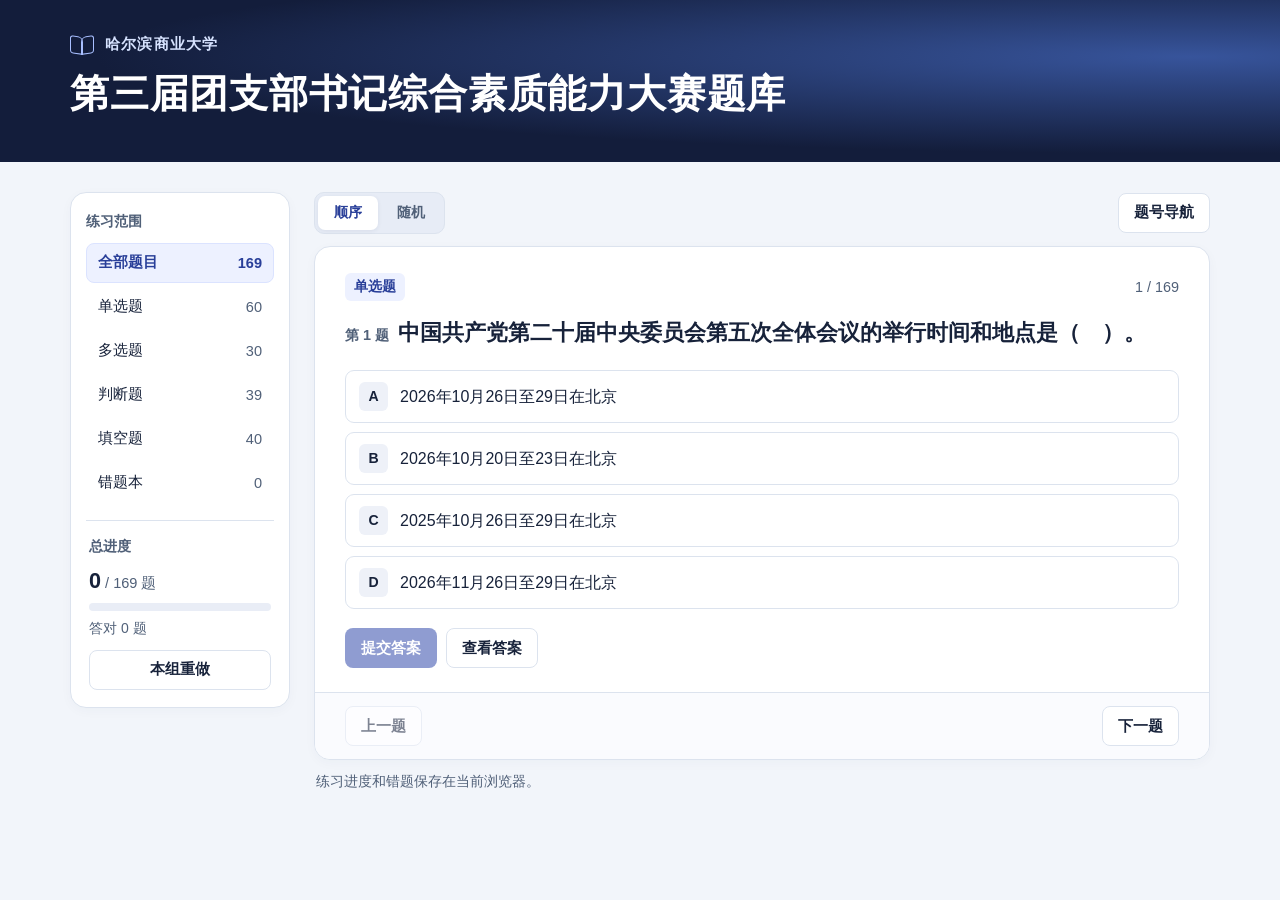
==== commit a34da142: "Hide prior answers and allow repeating quiz groups" ====
--- a/hsd-tzbsj-quiz/index.html
+++ b/hsd-tzbsj-quiz/index.html
@@ -97,6 +97,7 @@
 .button.outline { border-color: var(--line); }
 .button.primary { background: var(--accent); color: #fff; }
 .button.primary:hover:not(:disabled) { background: #293e93; }
+.restart { margin-top: 12px; width: 100%; }
 .feedback { margin-top: 16px; padding: 13px 15px; background: #f3f6ff; border: 1px solid #d8e1f9; border-radius: 9px; font-size: .94rem; line-height: 1.65; overflow-wrap: anywhere; }
 .feedback.correct { background: var(--green-pale); border-color: #b7decf; }
 .feedback.wrong { background: var(--red-pale); border-color: #f0c5c1; }
@@ -132,6 +133,7 @@
   .progress-section h2 { margin: 0; }
   .progress-numbers strong { font-size: 1rem; }
   progress { margin: 0; }
+  .restart { grid-column: 1 / -1; justify-self: start; margin: 0; width: auto; min-height: 36px; }
   .card { border-radius: 12px; }
   .question-body, .empty { padding: 17px 15px; }
   .navigation, .map { padding-inline: 15px; }
@@ -162,6 +164,7 @@
         <div class="progress-numbers"><strong id="answered-total">0</strong><span id="total-label"> / 169 题</span></div>
         <progress id="progress" max="169" value="0" aria-label="全部题目的完成进度"></progress>
         <div id="score" class="muted">答对 0 题</div>
+        <button class="button outline restart" id="restart" type="button">本组重做</button>
       </div>
     </aside>
     <section class="exercise" aria-label="答题区">
@@ -3217,9 +3220,10 @@
   {
     "id": 149,
     "type": "fill",
-    "prompt": "1935年1月，遵义会议在贵州______召开。",
+    "prompt": "1935年1月15日至17日，中共中央政治局在贵州______召开扩大会议。",
     "answer": "遵义",
-    "basis": "遵义会议于1935年1月在贵州遵义召开。"
+    "basis": "遵义会议于1935年1月15日至17日在贵州遵义召开。",
+    "link": "https://ha.mof.gov.cn/zt/djzc/djzl/201505/t20150513_1231209.htm"
   },
   {
     "id": 150,
@@ -3380,6 +3384,7 @@
 const orderBar = get('sequence');
 const mapPanel = get('map');
 const mapToggle = get('toggle-map');
+const restartButton = get('restart');
 
 let storageAvailable = true;
 let saved = {};
@@ -3389,9 +3394,11 @@
   storageAvailable = false;
 }
 const results = saved.results || {};
+const mistakes = saved.mistakes || Object.fromEntries(
+  Object.entries(results).filter(([, result]) => !result.correct).map(([id]) => [id, true])
+);
 const positions = saved.positions || {};
 const drafts = new Map();
-const retries = new Set();
 let filter = Object.hasOwn(filters, saved.filter) ? saved.filter : 'all';
 let order = saved.order === 'random' ? 'random' : 'ordered';
 let queue = [];
@@ -3400,7 +3407,7 @@
 
 function save() {
   try {
-    localStorage.setItem(storageKey, JSON.stringify({ results, positions, filter, order }));
+    localStorage.setItem(storageKey, JSON.stringify({ results, mistakes, positions, filter, order }));
     storageAvailable = true;
   } catch {
     storageAvailable = false;
@@ -3426,7 +3433,7 @@
 
 function matches(question, scope) {
   if (scope === 'all') return true;
-  if (scope === 'mistakes') return results[question.id]?.correct === false;
+  if (scope === 'mistakes') return Boolean(mistakes[question.id]);
   return question.type === scope;
 }
 
@@ -3459,6 +3466,18 @@
 function goTo(nextIndex) {
   index = nextIndex;
   summary = false;
+  render();
+  get('prompt')?.focus();
+}
+
+function restartPractice() {
+  for (const question of questions.filter(question => matches(question, filter))) {
+    delete results[question.id];
+    drafts.delete(question.id);
+  }
+  delete positions[filter];
+  makeQueue();
+  toggleMap(false);
   render();
   get('prompt')?.focus();
 }
@@ -3607,9 +3626,9 @@
   nav.append(previous, next);
   questionView.replaceChildren(body, nav);
 
-  let attempt = retries.has(question.id) ? undefined : results[question.id];
+  let attempt;
   let revealed = false;
-  let values = [...(drafts.get(question.id) || attempt?.values || [])];
+  let values = [...(drafts.get(question.id) || [])];
   const available = () => values.length === controls.length && values.every(value => value?.trim());
   const controls = [];
   if (question.options) {
@@ -3673,7 +3692,8 @@
     if (submit.disabled || attempt || revealed) return;
     attempt = { values, correct: isCorrect(question, values) };
     results[question.id] = attempt;
-    retries.delete(question.id);
+    if (attempt.correct) delete mistakes[question.id];
+    else mistakes[question.id] = true;
     drafts.delete(question.id);
     sync();
     renderFeedback(feedback, question, attempt, revealed);
@@ -3687,7 +3707,6 @@
     renderFeedback(feedback, question, attempt, revealed);
   });
   retry.addEventListener('click', () => {
-    retries.add(question.id);
     attempt = undefined;
     revealed = false;
     values = [];
@@ -3715,11 +3734,11 @@
     const firstUnanswered = queue.findIndex(question => !results[question.id]);
     const actions = element('div', 'action-row');
     area.append(element('p', '', `共 ${queue.length} 题，已做 ${answered} 题，答对 ${correct} 题。`), actions);
+    actions.append(button('再做一遍', 'button primary', restartPractice));
     if (firstUnanswered >= 0) {
-      actions.append(button('继续未做题目', 'button primary', () => goTo(firstUnanswered)));
+      actions.append(button('继续未做题目', 'button outline', () => goTo(firstUnanswered)));
     }
-    actions.append(button('回到本组第一题', 'button outline', () => goTo(0)));
-    if (filter !== 'mistakes' && Object.values(results).some(result => !result.correct)) {
+    if (filter !== 'mistakes' && Object.keys(mistakes).length > 0) {
       actions.append(button('复习错题', 'button outline', () => chooseFilter('mistakes')));
     }
   }
@@ -3729,6 +3748,7 @@
 function render() {
   updateOverview();
   mapToggle.disabled = queue.length === 0;
+  restartButton.disabled = queue.length === 0 || (filter === 'mistakes' && Object.keys(mistakes).length === 0);
   if (mapToggle.disabled) toggleMap(false);
   if (!summary && queue[index]) {
     const question = queue[index];
@@ -3751,6 +3771,7 @@
   item.addEventListener('click', () => chooseOrder(item.dataset.order));
 }
 mapToggle.addEventListener('click', () => toggleMap(mapPanel.hidden));
+restartButton.addEventListener('click', restartPractice);
 makeQueue(positions[filter]);
 render();
 </script>
